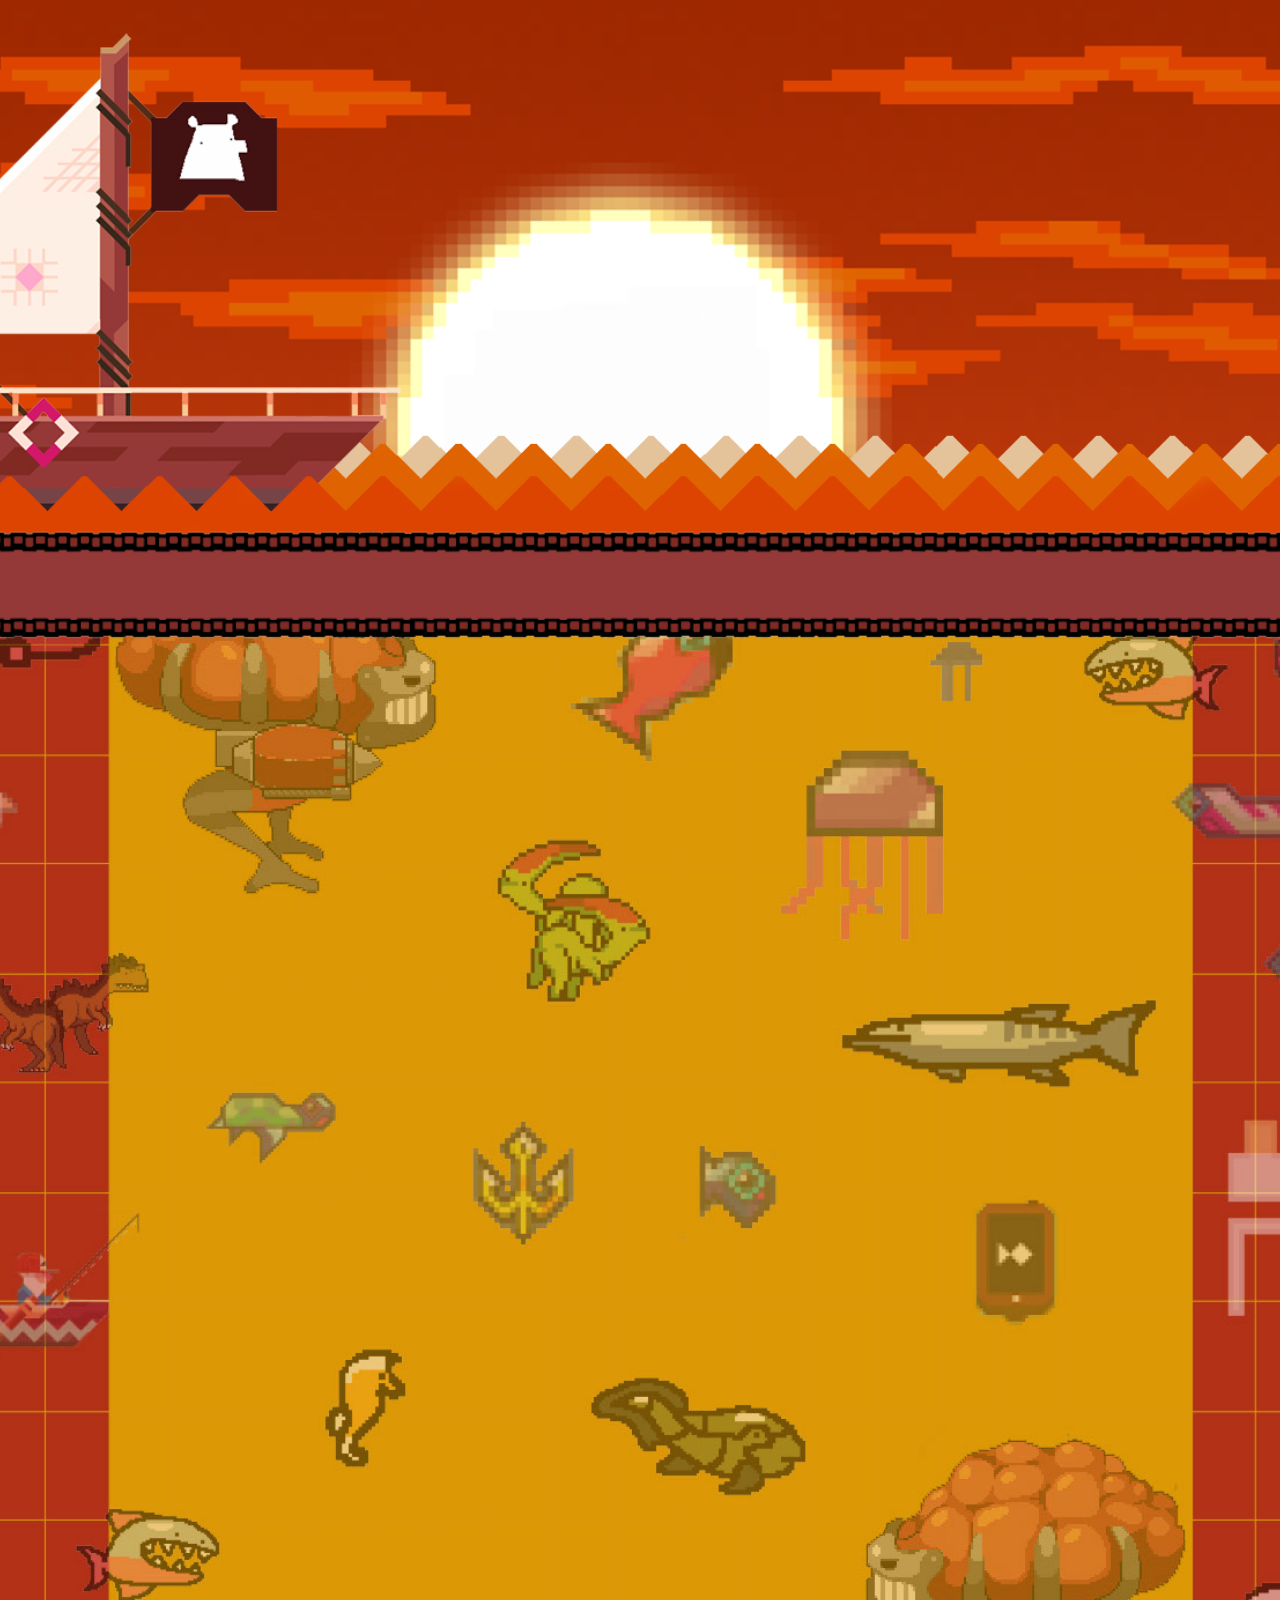
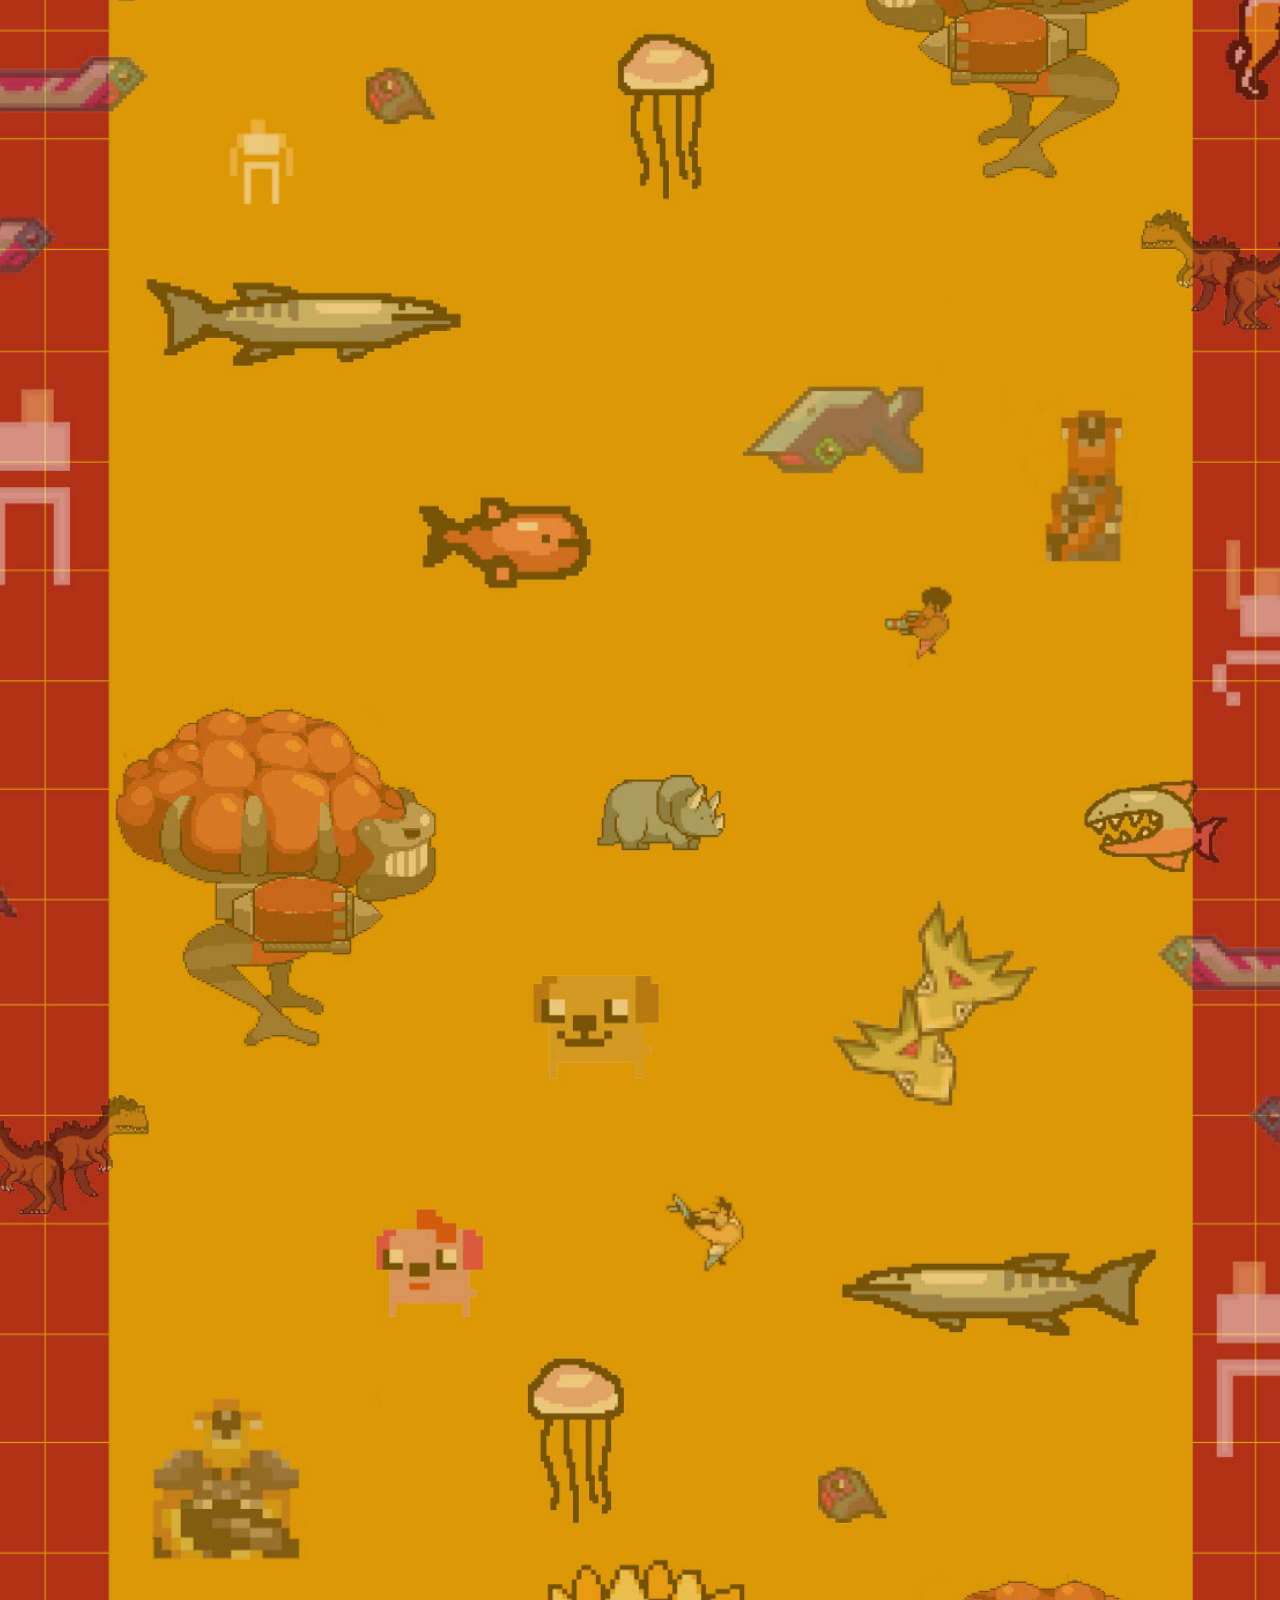
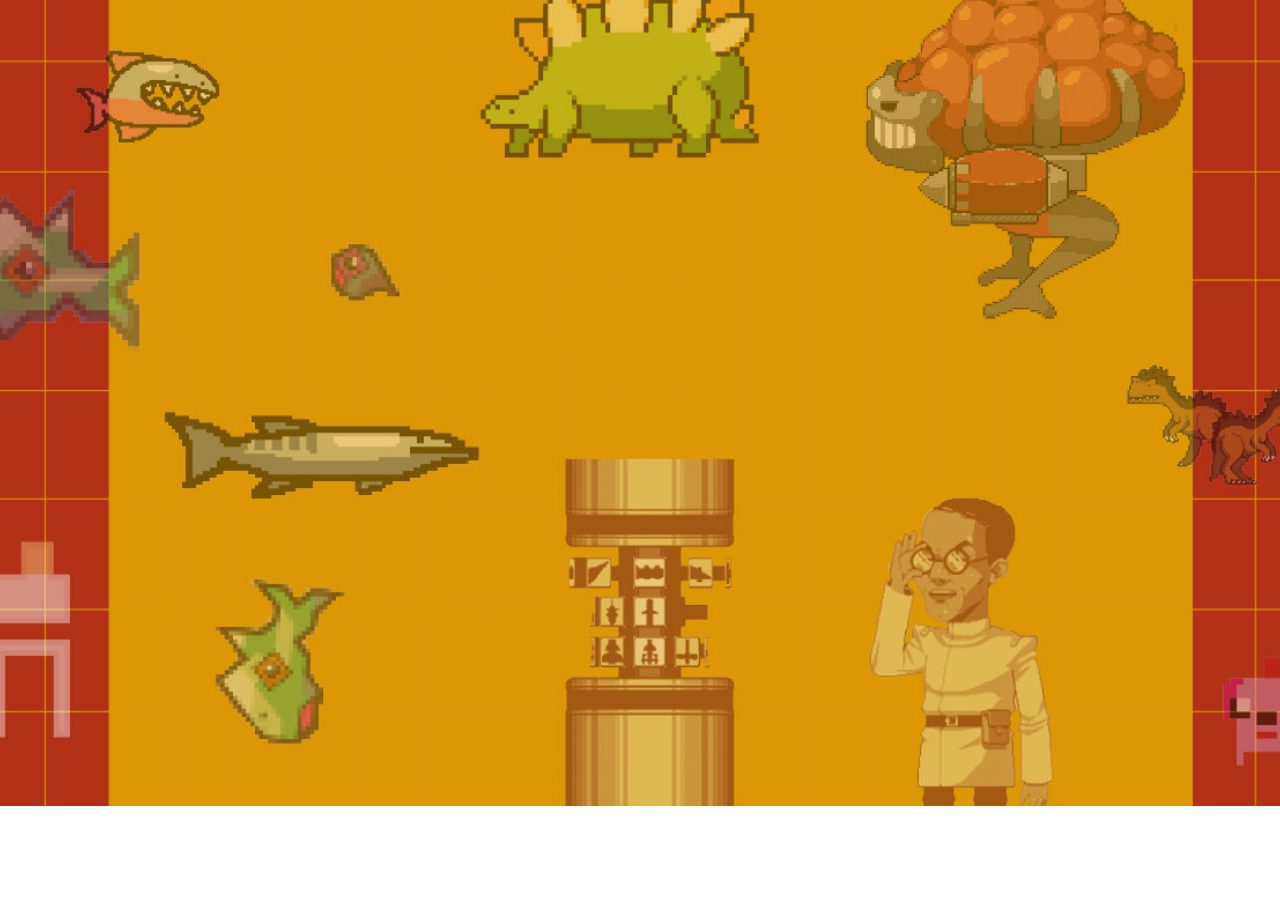
==== Disigns/index.html @ 9a2d8a7d "wireframe toegevoegd" ====
<!DOCTYPE html>
<html class="html" lang="nl-NL">
 <head>

  <script type="text/javascript">
   if(typeof Muse == "undefined") window.Muse = {}; window.Muse.assets = {"required":["jquery-1.8.3.min.js", "museutils.js", "jquery.scrolleffects.js", "jquery.watch.js", "index.css"], "outOfDate":[]};
</script>
  
  <meta http-equiv="Content-type" content="text/html;charset=UTF-8"/>
  <meta name="generator" content="2014.2.1.284"/>
  <title>Home</title>
  <!-- CSS -->
  <link rel="stylesheet" type="text/css" href="css/site_global.css?365011649"/>
  <link rel="stylesheet" type="text/css" href="css/index.css?423858606" id="pagesheet"/>
  <!-- Other scripts -->
  <script type="text/javascript">
   document.documentElement.className += ' js';
</script>
   </head>
 <body>

  <div class="clearfix" id="page"><!-- group -->
   <div class="clearfix grpelem" id="pu172"><!-- group -->
    <div class="clip_frame grpelem" id="u172"><!-- image -->
     <img class="block" id="u172_img" src="images/sunset.png" alt="" width="1480" height="3468"/>
    </div>
    <div class="clip_frame grpelem" id="u192"><!-- image -->
     <img class="block" id="u192_img" src="images/wave_licht.png" alt="" width="1480" height="3468"/>
    </div>
    <div class="clip_frame grpelem" id="u182"><!-- image -->
     <img class="block" id="u182_img" src="images/wave%20oranje.png" alt="" width="1480" height="3468"/>
    </div>
    <div class="clip_frame grpelem" id="u156"><!-- image -->
     <img class="block" id="u156_img" src="images/achtergrond.jpg" alt="" width="1480" height="3468"/>
    </div>
    <div class="clip_frame grpelem" id="u167"><!-- image -->
     <img class="block" id="u167_img" src="images/boot.png" alt="" width="1480" height="3468"/>
    </div>
    <div class="clip_frame grpelem" id="u187"><!-- image -->
     <img class="block" id="u187_img" src="images/wave_geel.png" alt="" width="1480" height="3468"/>
    </div>
    <div class="clip_frame grpelem" id="u162"><!-- image -->
     <img class="block" id="u162_img" src="images/balk_rood.png" alt="" width="1515" height="606"/>
    </div>
   </div>
   <div class="clip_frame mse_pre_init" id="u177"><!-- image -->
    <img class="block" id="u177_img" src="images/vlag.png" alt="" width="1480" height="3468"/>
   </div>
   <div class="verticalspacer"></div>
  </div>
  <!-- JS includes -->
  <script type="text/javascript">
   if (document.location.protocol != 'https:') document.write('\x3Cscript src="http://musecdn2.businesscatalyst.com/scripts/4.0/jquery-1.8.3.min.js" type="text/javascript">\x3C/script>');
</script>
  <script type="text/javascript">
   window.jQuery || document.write('\x3Cscript src="scripts/jquery-1.8.3.min.js" type="text/javascript">\x3C/script>');
</script>
  <script src="scripts/museutils.js?3777594392" type="text/javascript"></script>
  <script src="scripts/jquery.scrolleffects.js?117544926" type="text/javascript"></script>
  <script src="scripts/jquery.watch.js?4144919381" type="text/javascript"></script>
  <!-- Other scripts -->
  <script type="text/javascript">
   $(document).ready(function() { try {
(function(){var a={},b=function(a){if(a.match(/^rgb/))return a=a.replace(/\s+/g,"").match(/([\d\,]+)/gi)[0].split(","),(parseInt(a[0])<<16)+(parseInt(a[1])<<8)+parseInt(a[2]);if(a.match(/^\#/))return parseInt(a.substr(1),16);return 0};(function(){$('link[type="text/css"]').each(function(){var b=($(this).attr("href")||"").match(/\/?css\/([\w\-]+\.css)\?(\d+)/);b&&b[1]&&b[2]&&(a[b[1]]=b[2])})})();(function(){$("body").append('<div class="version" style="display:none; width:1px; height:1px;"></div>');
for(var c=$(".version"),d=0;d<Muse.assets.required.length;){var f=Muse.assets.required[d],g=f.match(/([\w\-\.]+)\.(\w+)$/),k=g&&g[1]?g[1]:null,g=g&&g[2]?g[2]:null;switch(g.toLowerCase()){case "css":k=k.replace(/\W/gi,"_").replace(/^([^a-z])/gi,"_$1");c.addClass(k);var g=b(c.css("color")),h=b(c.css("background-color"));g!=0||h!=0?(Muse.assets.required.splice(d,1),"undefined"!=typeof a[f]&&(g!=a[f]>>>24||h!=(a[f]&16777215))&&Muse.assets.outOfDate.push(f)):d++;c.removeClass(k);break;case "js":k.match(/^jquery-[\d\.]+/gi)&&
typeof $!="undefined"?Muse.assets.required.splice(d,1):d++;break;default:throw Error("Unsupported file type: "+g);}}c.remove();if(Muse.assets.outOfDate.length||Muse.assets.required.length)c="Sommige bestanden op de server ontbreken of zijn beschadigd. Wis de cache van de browser en probeer het opnieuw. Als het probleem zich blijft voordoen, kunt u het beste contact opnemen met de auteur van de website.",(d=location&&location.search&&location.search.match&&location.search.match(/muse_debug/gi))&&Muse.assets.outOfDate.length&&(c+="\nOut of date: "+Muse.assets.outOfDate.join(",")),d&&Muse.assets.required.length&&(c+="\nMissing: "+Muse.assets.required.join(",")),alert(c)})()})();/* body */
Muse.Utils.transformMarkupToFixBrowserProblemsPreInit();/* body */
Muse.Utils.prepHyperlinks(true);/* body */
$('#u177').registerPositionScrollEffect([{"in":[-Infinity,-14],"speed":[0,0]},{"in":[-14,Infinity],"speed":[0,-1.5]}]);/* scroll effect */
Muse.Utils.fullPage('#page');/* 100% height page */
Muse.Utils.showWidgetsWhenReady();/* body */
Muse.Utils.transformMarkupToFixBrowserProblems();/* body */
} catch(e) { if (e && 'function' == typeof e.notify) e.notify(); else Muse.Assert.fail('Error calling selector function:' + e); }});
</script>
   </body>
</html>
---- Disigns/css/site_global.css ----
html
{
	min-height: 100%;
	min-width: 100%;
	-ms-text-size-adjust: none;
}

body,div,dl,dt,dd,ul,ol,li,nav,h1,h2,h3,h4,h5,h6,pre,code,form,fieldset,legend,input,button,textarea,p,blockquote,th,td,a
{
	margin: 0;
	padding: 0;
	border-width: 0;
	-webkit-transform-origin: left top;
	-ms-transform-origin: left top;
	-o-transform-origin: left top;
	transform-origin: left top;
}

table
{
	border-collapse: collapse;
	border-spacing: 0;
}

fieldset,img
{
	border: 0;
	-webkit-transform-origin: left top;
	-ms-transform-origin: left top;
	-o-transform-origin: left top;
	transform-origin: left top;
}

address,caption,cite,code,dfn,em,strong,th,var,optgroup
{
	font-style: inherit;
	font-weight: inherit;
}

del,ins
{
	text-decoration: none;
}

li
{
	list-style: none;
}

caption,th
{
	text-align: left;
}

h1,h2,h3,h4,h5,h6
{
	font-size: 100%;
	font-weight: inherit;
}

input,button,textarea,select,optgroup,option
{
	font-family: inherit;
	font-size: inherit;
	font-style: inherit;
	font-weight: inherit;
}

body
{
	font-family: Arial, Helvetica Neue, Helvetica, sans-serif;
	text-align: left;
	font-size: 14px;
	line-height: 17px;
	word-wrap: break-word;
	text-rendering: optimizeLegibility;/* kerning, primarily */
}

@media screen and (-webkit-min-device-pixel-ratio:0)
{
	body { text-rendering:auto; }
}

a:link
{
	color: #0000FF;
	text-decoration: underline;
}

a:visited
{
	color: #800080;
	text-decoration: underline;
}

a:hover
{
	color: #0000FF;
	text-decoration: underline;
}

a:active
{
	color: #EE0000;
	text-decoration: underline;
}

a.nontext /* used to override default properties of 'a' tag */
{
	color: black;
	text-decoration: none;
	font-style: normal;
	font-weight: normal;
}

.normal_text
{
	color: #000000;
	direction: ltr;
	font-family: Arial, Helvetica Neue, Helvetica, sans-serif;
	font-size: 14px;
	font-style: normal;
	font-weight: normal;
	letter-spacing: 0px;
	line-height: 17px;
	text-align: left;
	text-decoration: none;
	text-indent: 0px;
	vertical-align: 0px;
	padding: 0px;
}

.list0 li:before
{
	position: absolute;
	right: 100%;
	letter-spacing: 0px;
	text-decoration: none;
	font-weight: normal;
	font-style: normal;
}

.rtl-list li:before
{
	right: auto;
	left: 100%;
}

.nls-None > li:before,.nls-None .list3 > li:before,.nls-None .list6 > li:before
{
	margin-right: 6px;
	content: '•';
}

.nls-None .list1 > li:before,.nls-None .list4 > li:before,.nls-None .list7 > li:before
{
	margin-right: 6px;
	content: '○';
}

.nls-None,.nls-None .list1,.nls-None .list2,.nls-None .list3,.nls-None .list4,.nls-None .list5,.nls-None .list6,.nls-None .list7,.nls-None .list8
{
	padding-left: 34px;
}

.nls-None.rtl-list,.nls-None .list1.rtl-list,.nls-None .list2.rtl-list,.nls-None .list3.rtl-list,.nls-None .list4.rtl-list,.nls-None .list5.rtl-list,.nls-None .list6.rtl-list,.nls-None .list7.rtl-list,.nls-None .list8.rtl-list
{
	padding-left: 0px;
	padding-right: 34px;
}

.nls-None .list2 > li:before,.nls-None .list5 > li:before,.nls-None .list8 > li:before
{
	margin-right: 6px;
	content: '-';
}

.nls-None.rtl-list > li:before,.nls-None .list1.rtl-list > li:before,.nls-None .list2.rtl-list > li:before,.nls-None .list3.rtl-list > li:before,.nls-None .list4.rtl-list > li:before,.nls-None .list5.rtl-list > li:before,.nls-None .list6.rtl-list > li:before,.nls-None .list7.rtl-list > li:before,.nls-None .list8.rtl-list > li:before
{
	margin-right: 0px;
	margin-left: 6px;
}

.TabbedPanelsTab
{
	white-space: nowrap;
}

.MenuBar  .MenuBarView,.MenuBar  .SubMenuView /* Resets for ul and li in menus */
{
	display: block;
	list-style: none;
}

.MenuBar .SubMenu
{
	display: none;
	position: absolute;
}

.NoWrap
{
	white-space: nowrap;
	word-wrap: normal;
}

.rootelem /* the root of the artwork tree */
{
	margin-left: auto;
	margin-right: auto;
}

.colelem /* a child element of a column */
{
	display: inline;
	float: left;
	clear: both;
}

.colelem100 /* a child element of a column that is 100% width */
{
	clear: both;
}

.grpelem /* a child element of a group */
{
	display: inline;
	float: left;
}

.clearfix:after /* force a container to fit around floated items */
{
	content: "\0020";
	visibility: hidden;
	display: block;
	height: 0;
	clear: both;
}

*:first-child+html .clearfix /* IE7 */
{
	zoom: 1;
}

.clip_frame /* used to clip the contents as in the case of an image frame */
{
	overflow: hidden;
}

.inclusion_context /* context for positioning a group of elements that share the same height */
{
	display: table;
	table-layout: fixed;
	width: 0.01px;
}

.inclelem /* element of an inclusion context */
{
	display: table-cell;
	vertical-align: top;
}

.f3s_mid /* 3-slice frame, middle slice */
{
	background-repeat: repeat;
}

.f3s_top,.f3s_bot /* 3-slice frame, top slice */
{
	background-repeat: no-repeat;
}

.f9s_top_left,.f9s_bot_left /* 9-slice frame, left corner slice */
{
	background-repeat: no-repeat;
	background-position: left;
}

.f9s_top_right,.f9s_bot_right /* 9-slice frame, right corner slice */
{
	background-repeat: no-repeat;
	background-position: right;
}

.f9s_top_mid,.f9s_bot_mid /* 9-slice frame, top/bottom horizontal slice */
{
	background-repeat: repeat-x;
	background-position: 0px 0px;
}

.f9s_mid_left /* 9-slice frame, left vertical slice */
{
	background-repeat: repeat-y;
	background-position: left;
}

.f9s_mid_right /* 9-slice frame, right vertical slice */
{
	background-repeat: repeat-y;
	background-position: right;
}

.f9s_center /* 9-slice frame, center slice */
{
	background-repeat: repeat;
	background-position: 0px 0px;
}

.popup_anchor /* anchors an abspos popup */
{
	position: relative;
	width: 0px;
	height: 0px;
}

.popup_element
{
	z-index: 100000;
}

.svg
{
	display: block;
	vertical-align: top;
}

span.wrap /* used to force wrap after floated array when nested inside a paragraph */
{
	content: '';
	clear: left;
	display: block;
}

span.actAsInlineDiv /* used to simulate a DIV with inline display when already nested inside a paragraph */
{
	display: inline-block;
}

.position_content,.excludeFromNormalFlow /* used when child content is larger than parent */
{
	float: left;
}

.preload_images /* used to preload images used in non-default states */
{
	position: absolute;
	overflow: hidden;
	left: -9999px;
	top: -9999px;
	height: 1px;
	width: 1px;
}

preload /* used to specifiy the dimension of preload item */
{
	height: 1px;
	width: 1px;
}

.animateStates
{
	-webkit-transition: 0.3s ease-in-out;
	-moz-transition: 0.3s ease-in-out;
	-o-transition: 0.3s ease-in-out;
	transition: 0.3s ease-in-out;
}

input:focus,textarea:focus /* remove default focussed input styling */
{
	outline: none;
}

textarea
{
	resize: none;
	overflow: auto;
}

.fld-prompt /* form placeholders cursor behavior */
{
	pointer-events: none;
}

.wrapped-input /* form inputs & placeholders let div styling show thru */
{
	position: absolute;
	top: 0;
	left: 0;
	background: transparent;
	border: none;
}

.submit-btn /* form submit buttons on top of sibling elements */
{
	z-index: 50000;
	cursor: pointer;
}

.anchor_item /* used to specify anchor properties */
{
	width: 22px;
	height: 18px;
}

.MenuBar .SubMenuVisible,.MenuBarVertical .SubMenuVisible,.MenuBar .SubMenu .SubMenuVisible,.popup_element.Active,span.actAsPara,.actAsDiv,a.nonblock.nontext,img.block
{
	display: block;
}

.ose_ei
{
	visibility: hidden;
	z-index: 0;
}

.widget_invisible,.js .invi,.js .mse_pre_init,.js .an_invi /* used to hide the widget before loaded */
{
	visibility: hidden;
}

.no_vert_scroll
{
	overflow-y: hidden;
}

.always_vert_scroll
{
	overflow-y: scroll;
}

.always_horz_scroll
{
	overflow-x: scroll;
}

.popup_element.Inactive,.js .disn,.hidden
{
	display: none;
}

.fullscreen
{
	overflow: hidden;
	left: 0px;
	top: 0px;
	position: fixed;
	height: 100%;
	width: 100%;
	-moz-box-sizing: border-box;
	-webkit-box-sizing: border-box;
	-ms-box-sizing: border-box;
	box-sizing: border-box;
}

.fullwidth
{
	position: absolute;
}

.borderbox
{
	-moz-box-sizing: border-box;
	-webkit-box-sizing: border-box;
	-ms-box-sizing: border-box;
	box-sizing: border-box;
}

.scroll_wrapper
{
	position: absolute;
	overflow: auto;
	left: 0px;
	right: 0px;
	top: 0px;
	bottom: 0px;
	padding-top: 0px;
	padding-bottom: 0px;
	margin-top: 0px;
	margin-bottom: 0px;
}

.browser_width > *
{
	position: absolute;
	left: 0px;
	right: 0px;
}

.list0 li,.MenuBar .MenuItemContainer,.SlideShowContentPanel .fullscreen img
{
	position: relative;
}

.accordion_wrapper
{
	display: inline;
	float: left;
	width: 0px;
}

.fld-checkbox input[type=checkbox] /* Hide native checkbox */
{
	position: absolute;
	overflow: hidden;
	clip: rect(0px, 0px, 0px, 0px);
	height: 1px;
	width: 1px;
	margin: -1px;
	padding: 0;
	border: 0;
}

.fld-checkbox input[type=checkbox] + label
{
	display: inline-block;
	background-repeat: no-repeat;
	cursor: pointer;
	float: left;
	width: 100%;
	height: 100%;
}

.pointer_cursor,.fld-recaptcha-mode,.fld-recaptcha-refresh,.fld-recaptcha-help
{
	cursor: pointer;
}
---- Disigns/css/index.css ----
.version.index /* version checker */
{
	color: #000019;
	background-color: #4391AE;
}

.html
{
	background-color: #FFFFFF;
}

#page
{
	z-index: 1;
	width: 1280px;
	min-height: 2938px;
	background-image: none;
	border-style: none;
	border-color: #000000;
	background-color: transparent;
	padding-bottom: 62px;
	margin-left: auto;
	margin-right: auto;
}

#pu172
{
	width: 0.01px;
	margin-right: -10000px;
	margin-top: -36px;
	margin-left: -118px;
}

#u172
{
	z-index: 2;
	width: 1480px;
	background-color: transparent;
	position: relative;
	margin-right: -10000px;
	left: 18px;
}

#u192
{
	z-index: 4;
	width: 1480px;
	background-color: transparent;
	position: relative;
	margin-right: -10000px;
	left: 18px;
}

#u182
{
	z-index: 6;
	width: 1480px;
	background-color: transparent;
	position: relative;
	margin-right: -10000px;
	left: 18px;
}

#u156
{
	z-index: 10;
	width: 1480px;
	background-color: transparent;
	position: relative;
	margin-right: -10000px;
	margin-top: 538px;
	left: 18px;
}

#u167
{
	z-index: 12;
	width: 1480px;
	background-color: transparent;
	position: relative;
	margin-right: -10000px;
	left: 18px;
}

#u187
{
	z-index: 14;
	width: 1480px;
	background-color: transparent;
	position: relative;
	margin-right: -10000px;
	left: 18px;
}

#u162
{
	z-index: 16;
	width: 1515px;
	background-color: transparent;
	position: relative;
	margin-right: -10000px;
	margin-top: 180px;
}

#u177
{
	z-index: 8;
	width: 1480px;
	background-color: transparent;
	position: fixed;
	top: -36px;
	left: -100px;
}

body
{
	position: relative;
	min-width: 1280px;
	padding-top: 36px;
	padding-bottom: 36px;
}

#page .verticalspacer
{
	clear: both;
}
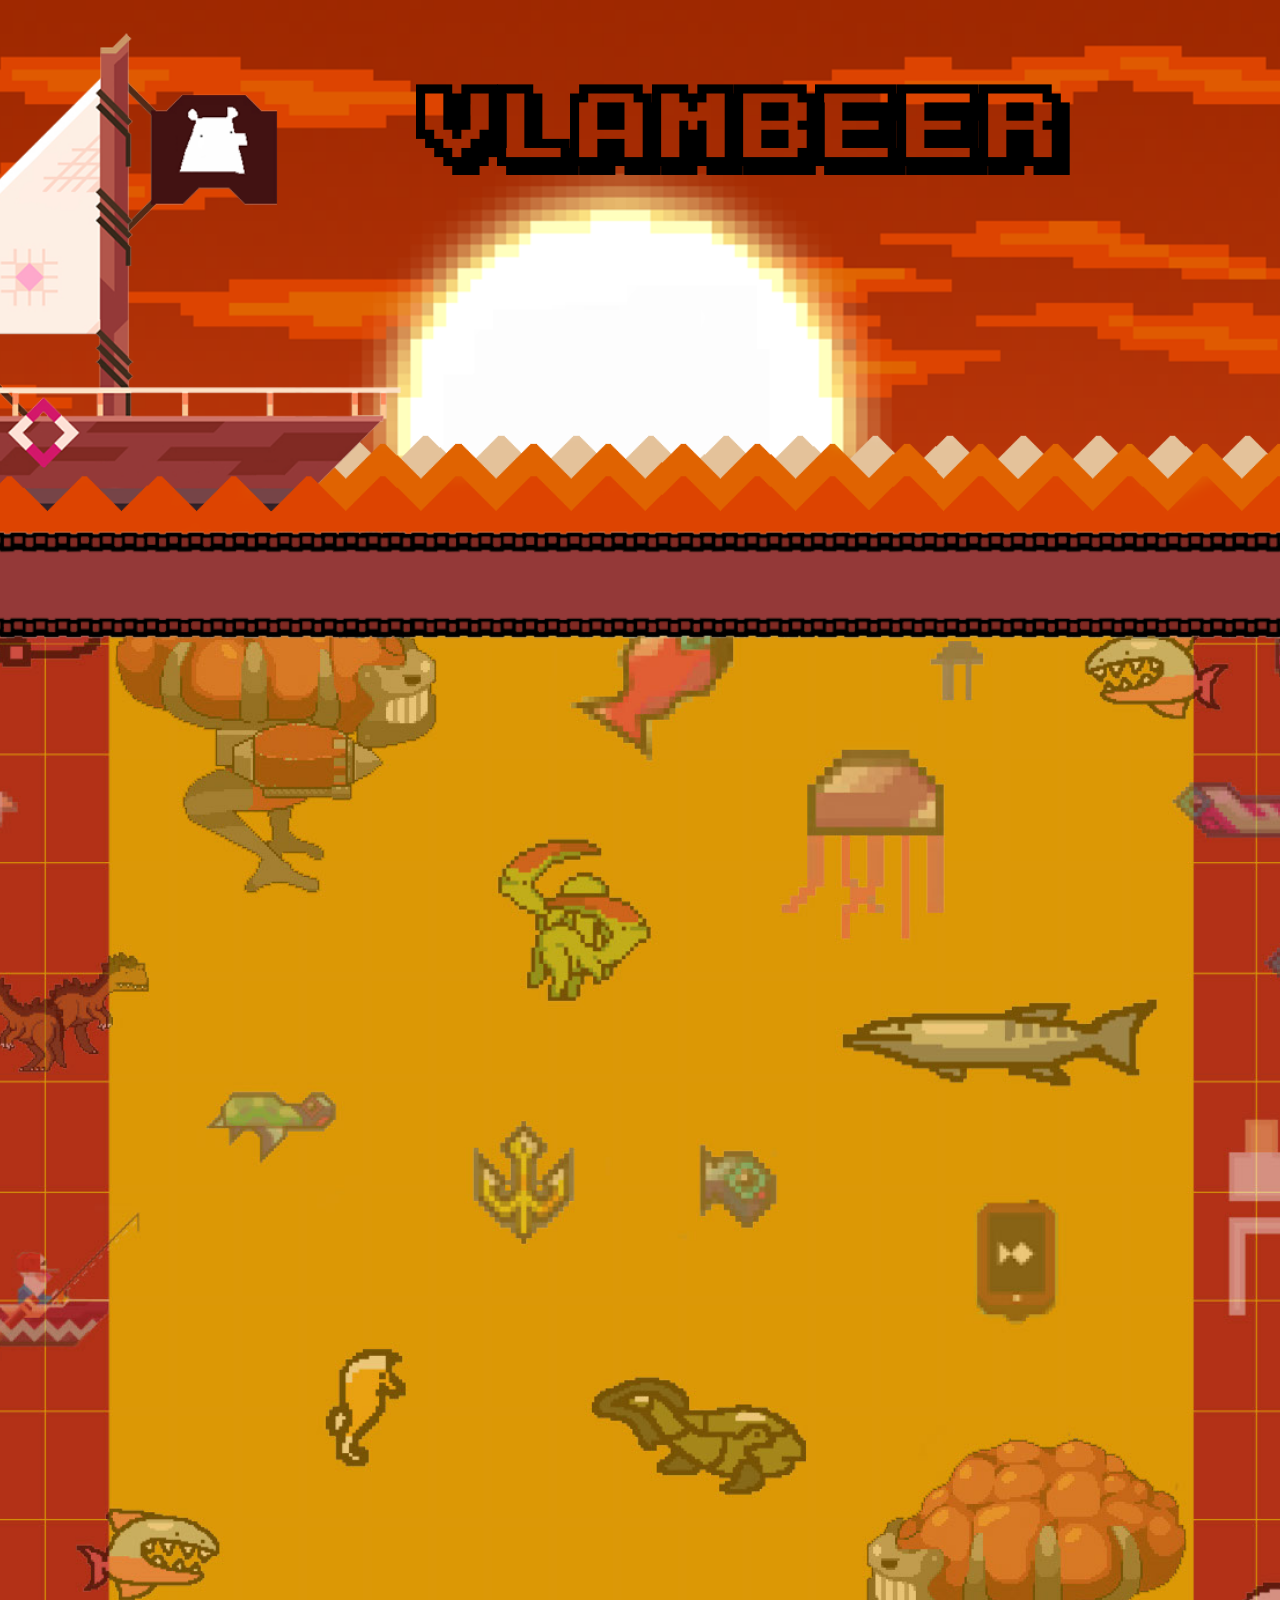
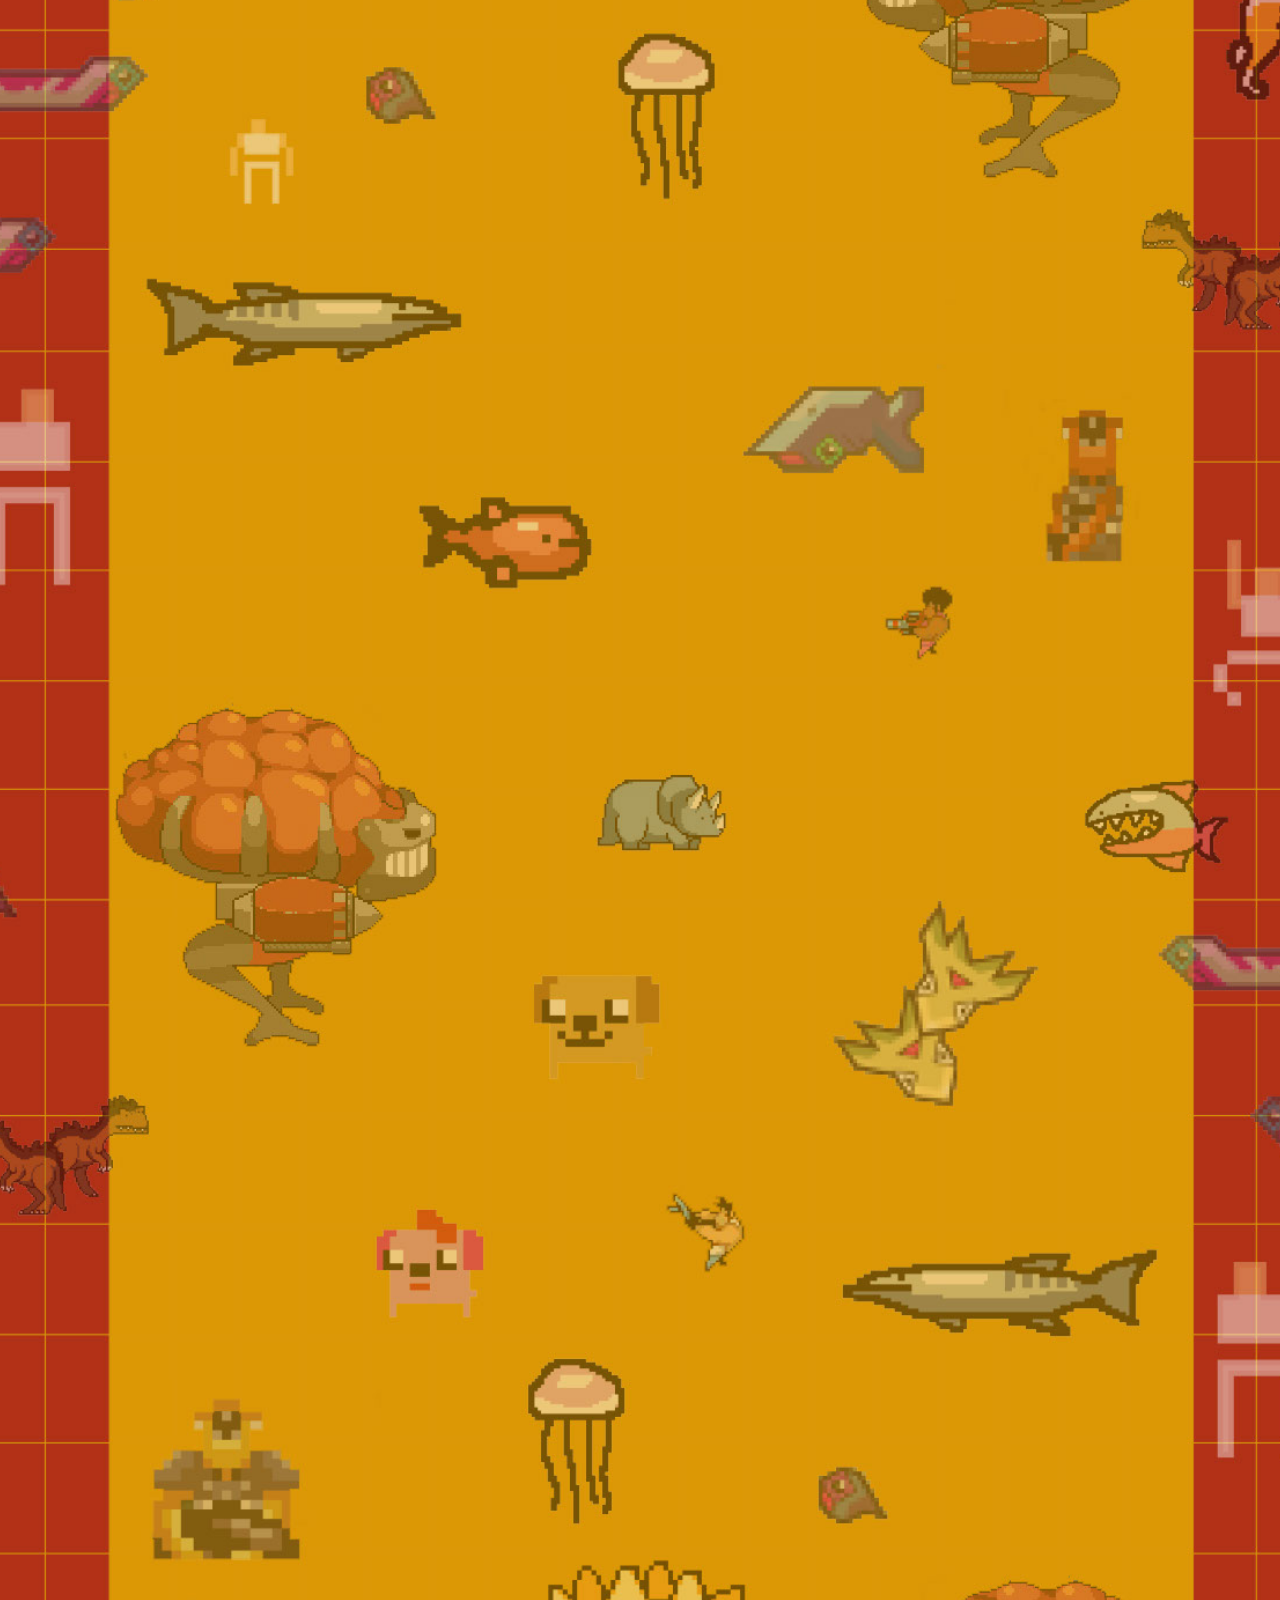
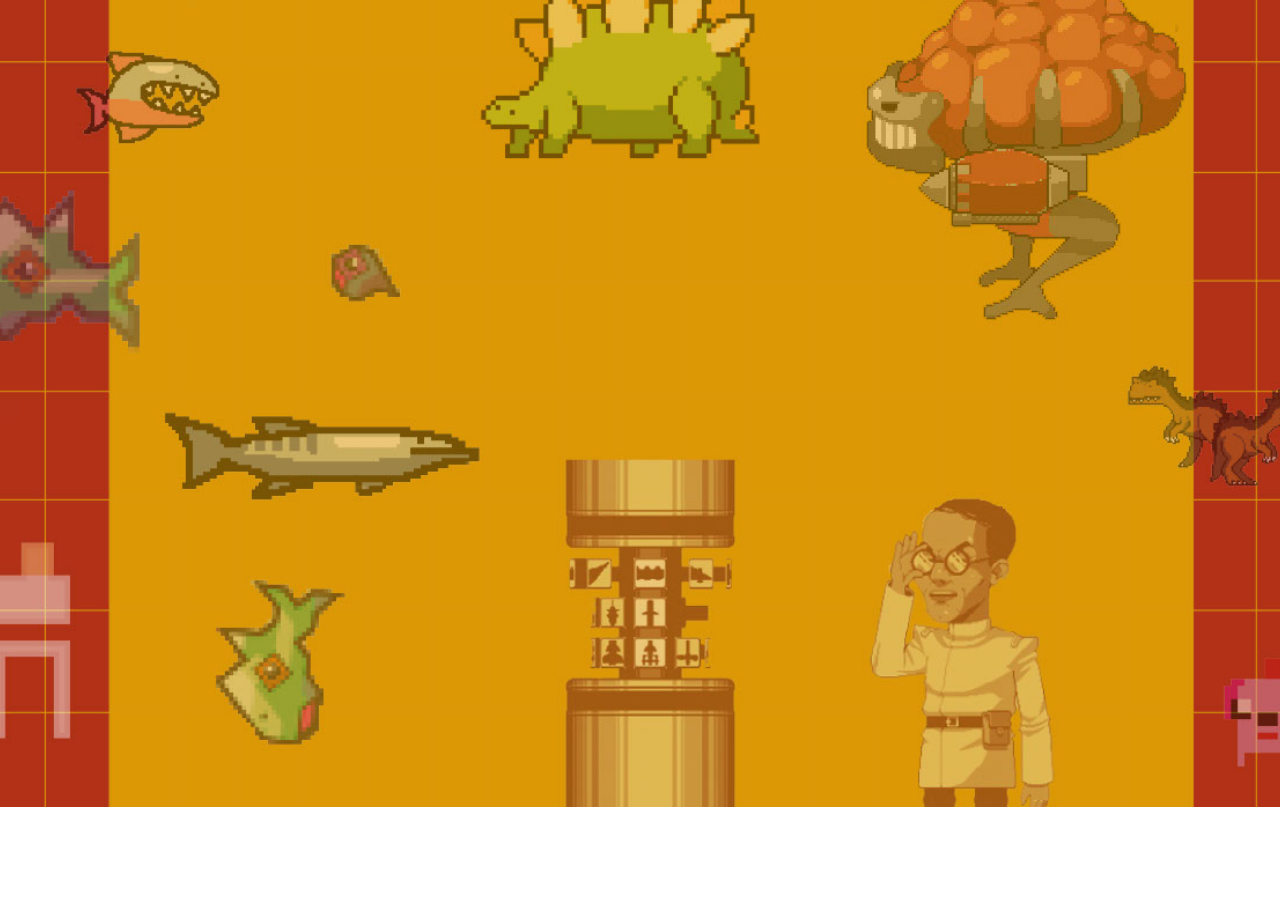
==== commit 797d46b5: "index.html wireframe" ====
--- a/Disigns/index.html
+++ b/Disigns/index.html
@@ -11,7 +11,7 @@
   <title>Home</title>
   <!-- CSS -->
   <link rel="stylesheet" type="text/css" href="css/site_global.css?365011649"/>
-  <link rel="stylesheet" type="text/css" href="css/index.css?423858606" id="pagesheet"/>
+  <link rel="stylesheet" type="text/css" href="css/index.css?377538972" id="pagesheet"/>
   <!-- Other scripts -->
   <script type="text/javascript">
    document.documentElement.className += ' js';
@@ -31,7 +31,7 @@
      <img class="block" id="u182_img" src="images/wave%20oranje.png" alt="" width="1480" height="3468"/>
     </div>
     <div class="clip_frame grpelem" id="u156"><!-- image -->
-     <img class="block" id="u156_img" src="images/achtergrond.jpg" alt="" width="1480" height="3468"/>
+     <img class="block" id="u156_img" src="images/achtergrond.jpg" alt="" width="1481" height="3470"/>
     </div>
     <div class="clip_frame grpelem" id="u167"><!-- image -->
      <img class="block" id="u167_img" src="images/boot.png" alt="" width="1480" height="3468"/>
@@ -43,8 +43,11 @@
      <img class="block" id="u162_img" src="images/balk_rood.png" alt="" width="1515" height="606"/>
     </div>
    </div>
-   <div class="clip_frame mse_pre_init" id="u177"><!-- image -->
-    <img class="block" id="u177_img" src="images/vlag.png" alt="" width="1480" height="3468"/>
+   <div class="clearfix grpelem" id="pu177"><!-- group -->
+    <div class="clip_frame mse_pre_init" id="u177"><!-- image -->
+     <img class="block" id="u177_img" src="images/vlag.png" alt="" width="1480" height="3468"/>
+    </div>
+    <img class="mse_pre_init" id="u225-4" alt="VLAMBEER" width="667" height="117" src="images/u225-4.png"/><!-- rasterized frame -->
    </div>
    <div class="verticalspacer"></div>
   </div>
@@ -67,7 +70,8 @@
 /* body */
 Muse.Utils.transformMarkupToFixBrowserProblemsPreInit();/* body */
 Muse.Utils.prepHyperlinks(true);/* body */
-$('#u177').registerPositionScrollEffect([{"in":[-Infinity,-14],"speed":[0,0]},{"in":[-14,Infinity],"speed":[0,-1.5]}]);/* scroll effect */
+$('#u177').registerPositionScrollEffect([{"in":[-Infinity,-14],"speed":[0,0]},{"in":[-14,Infinity],"speed":[0,-1]}]);/* scroll effect */
+$('#u225-4').registerPositionScrollEffect([{"in":[-Infinity,-14],"speed":[0,0]},{"in":[-14,Infinity],"speed":[0,-0.5]}]);/* scroll effect */
 Muse.Utils.fullPage('#page');/* 100% height page */
 Muse.Utils.showWidgetsWhenReady();/* body */
 Muse.Utils.transformMarkupToFixBrowserProblems();/* body */
--- a/Disigns/css/index.css
+++ b/Disigns/css/index.css
@@ -1,7 +1,7 @@
 .version.index /* version checker */
 {
-	color: #000019;
-	background-color: #4391AE;
+	color: #000016;
+	background-color: #80C99C;
 }
 
 .html
@@ -63,18 +63,18 @@
 
 #u156
 {
-	z-index: 10;
-	width: 1480px;
+	z-index: 14;
+	width: 1481px;
 	background-color: transparent;
 	position: relative;
 	margin-right: -10000px;
-	margin-top: 538px;
+	margin-top: 537px;
 	left: 18px;
 }
 
 #u167
 {
-	z-index: 12;
+	z-index: 16;
 	width: 1480px;
 	background-color: transparent;
 	position: relative;
@@ -84,7 +84,7 @@
 
 #u187
 {
-	z-index: 14;
+	z-index: 18;
 	width: 1480px;
 	background-color: transparent;
 	position: relative;
@@ -94,12 +94,21 @@
 
 #u162
 {
-	z-index: 16;
+	z-index: 20;
 	width: 1515px;
 	background-color: transparent;
 	position: relative;
 	margin-right: -10000px;
 	margin-top: 180px;
+}
+
+#pu177
+{
+	width: 0.01px;
+	padding-bottom: 3468px;
+	margin-right: -10000px;
+	margin-top: -36px;
+	margin-left: -100px;
 }
 
 #u177
@@ -110,6 +119,16 @@
 	position: fixed;
 	top: -36px;
 	left: -100px;
+}
+
+#u225-4
+{
+	z-index: 10;
+	display: block;
+	vertical-align: top;
+	position: fixed;
+	top: 20px;
+	left: 416px;
 }
 
 body
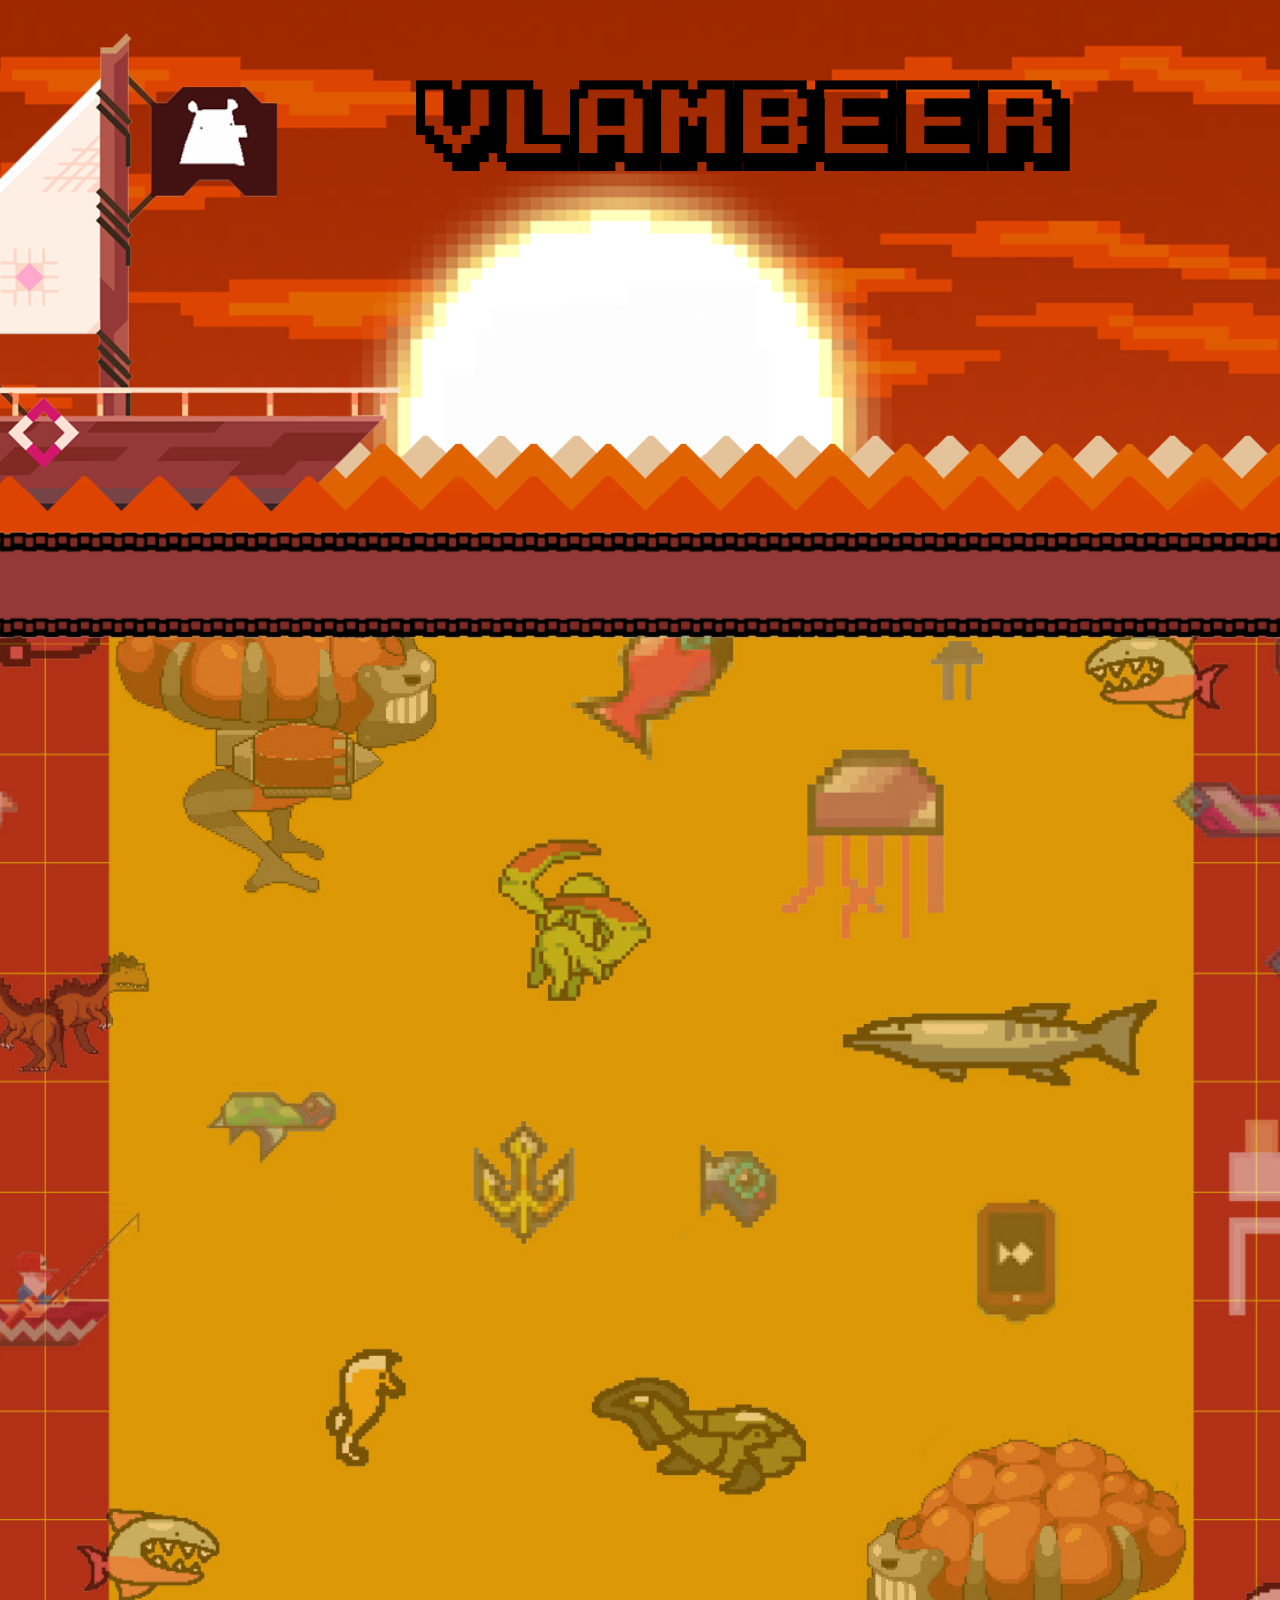
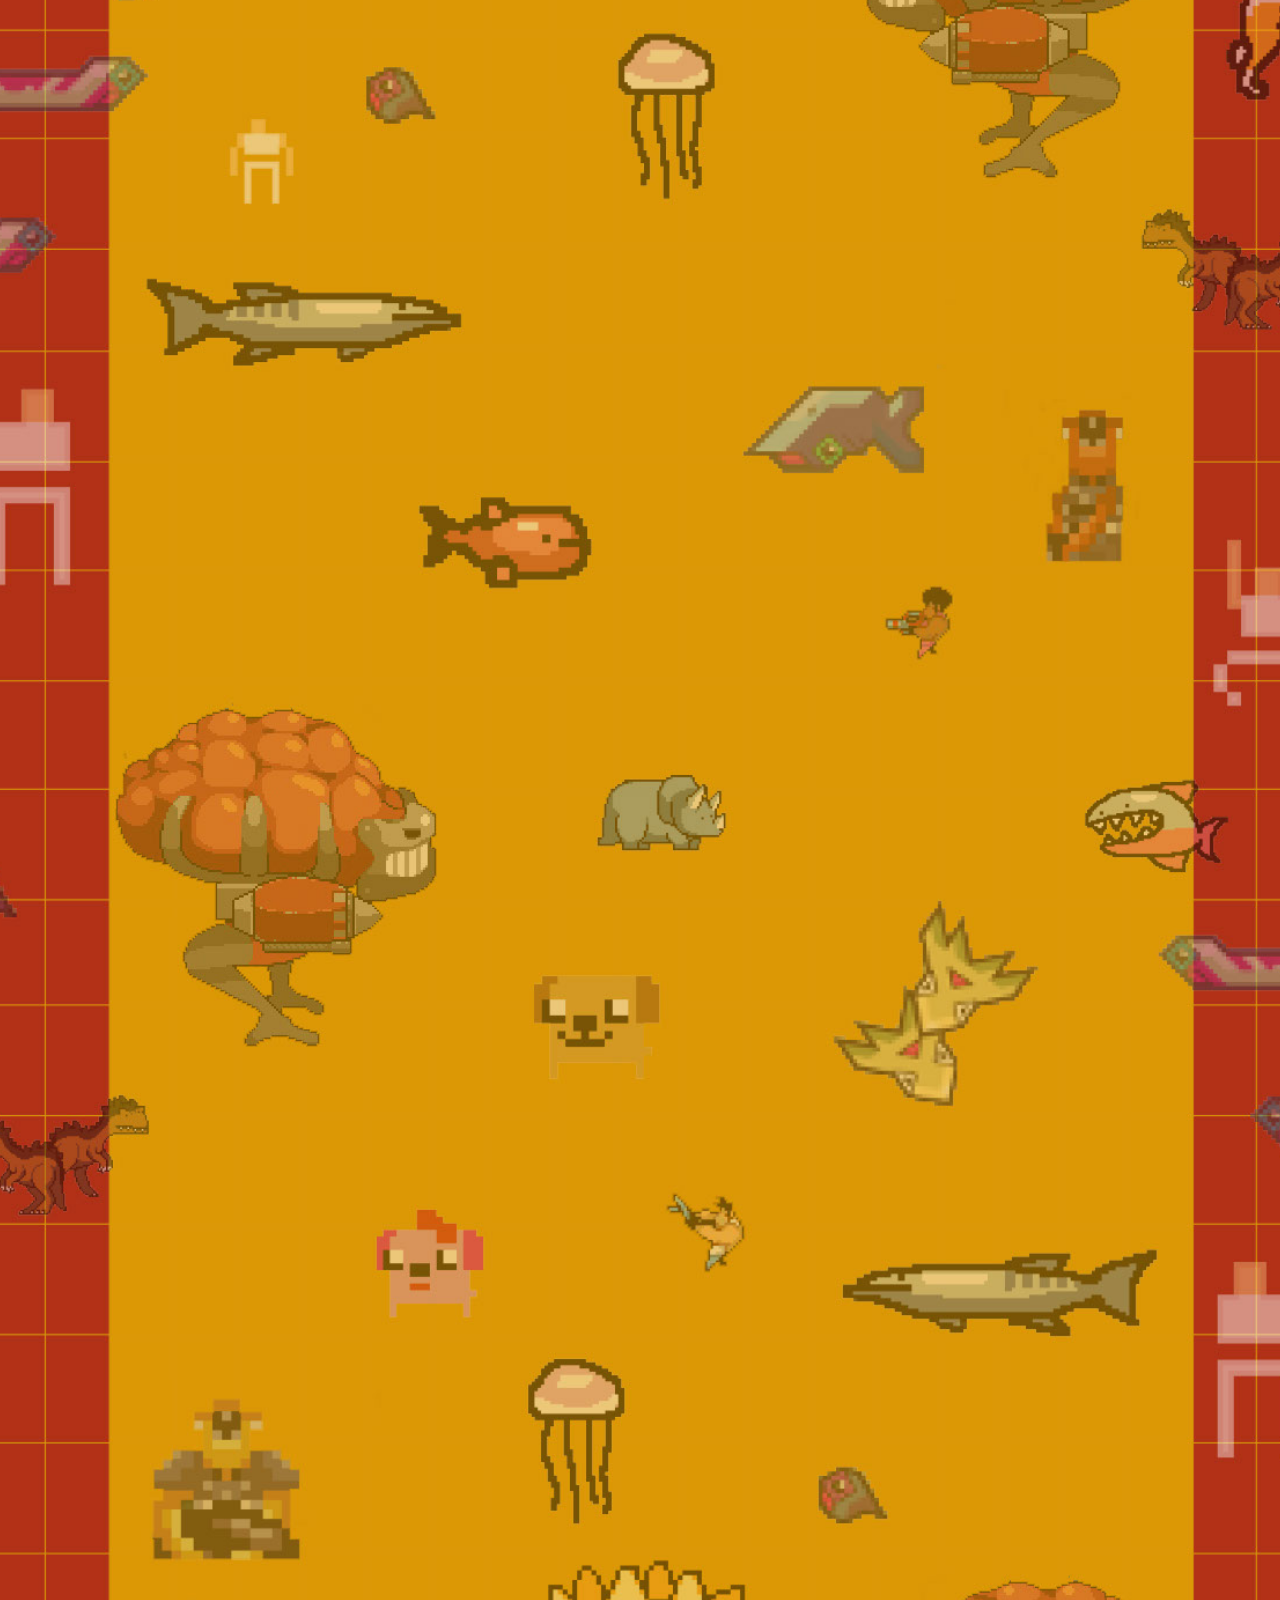
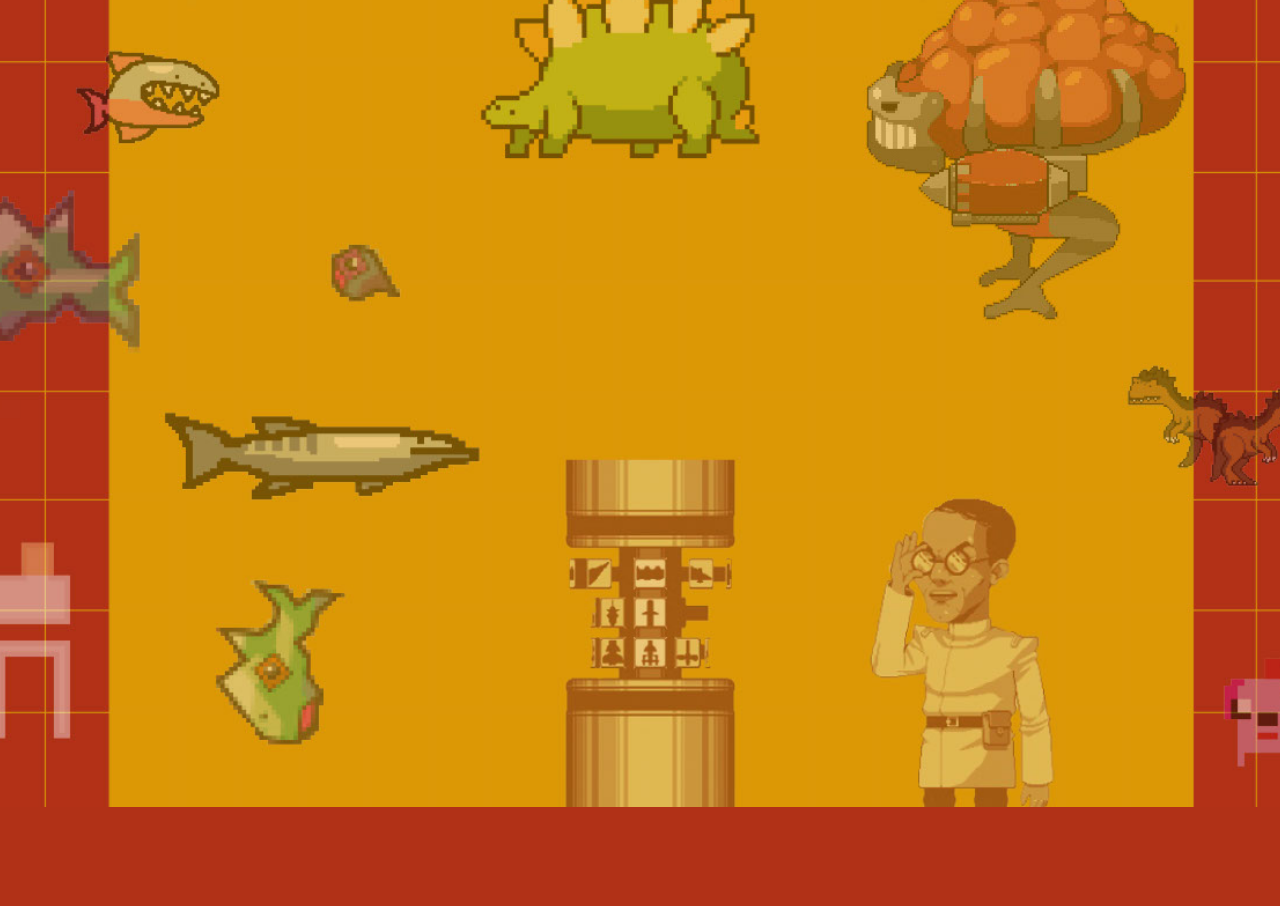
==== commit 013beaee: "index edit" ====
--- a/Disigns/index.html
+++ b/Disigns/index.html
@@ -11,7 +11,7 @@
   <title>Home</title>
   <!-- CSS -->
   <link rel="stylesheet" type="text/css" href="css/site_global.css?365011649"/>
-  <link rel="stylesheet" type="text/css" href="css/index.css?377538972" id="pagesheet"/>
+  <link rel="stylesheet" type="text/css" href="css/index.css?481484146" id="pagesheet"/>
   <!-- Other scripts -->
   <script type="text/javascript">
    document.documentElement.className += ' js';
@@ -70,8 +70,8 @@
 /* body */
 Muse.Utils.transformMarkupToFixBrowserProblemsPreInit();/* body */
 Muse.Utils.prepHyperlinks(true);/* body */
-$('#u177').registerPositionScrollEffect([{"in":[-Infinity,-14],"speed":[0,0]},{"in":[-14,Infinity],"speed":[0,-1]}]);/* scroll effect */
-$('#u225-4').registerPositionScrollEffect([{"in":[-Infinity,-14],"speed":[0,0]},{"in":[-14,Infinity],"speed":[0,-0.5]}]);/* scroll effect */
+$('#u177').registerPositionScrollEffect([{"in":[-Infinity,-14],"speed":[0,0]},{"in":[-14,Infinity],"speed":[0,-0.4]}]);/* scroll effect */
+$('#u225-4').registerPositionScrollEffect([{"in":[-Infinity,-14],"speed":[0,0]},{"in":[-14,Infinity],"speed":[0,-0.2]}]);/* scroll effect */
 Muse.Utils.fullPage('#page');/* 100% height page */
 Muse.Utils.showWidgetsWhenReady();/* body */
 Muse.Utils.transformMarkupToFixBrowserProblems();/* body */
--- a/Disigns/css/index.css
+++ b/Disigns/css/index.css
@@ -1,12 +1,12 @@
 .version.index /* version checker */
 {
-	color: #000016;
-	background-color: #80C99C;
+	color: #00001C;
+	background-color: #B2DD72;
 }
 
 .html
 {
-	background-color: #FFFFFF;
+	background-color: #B13117;
 }
 
 #page
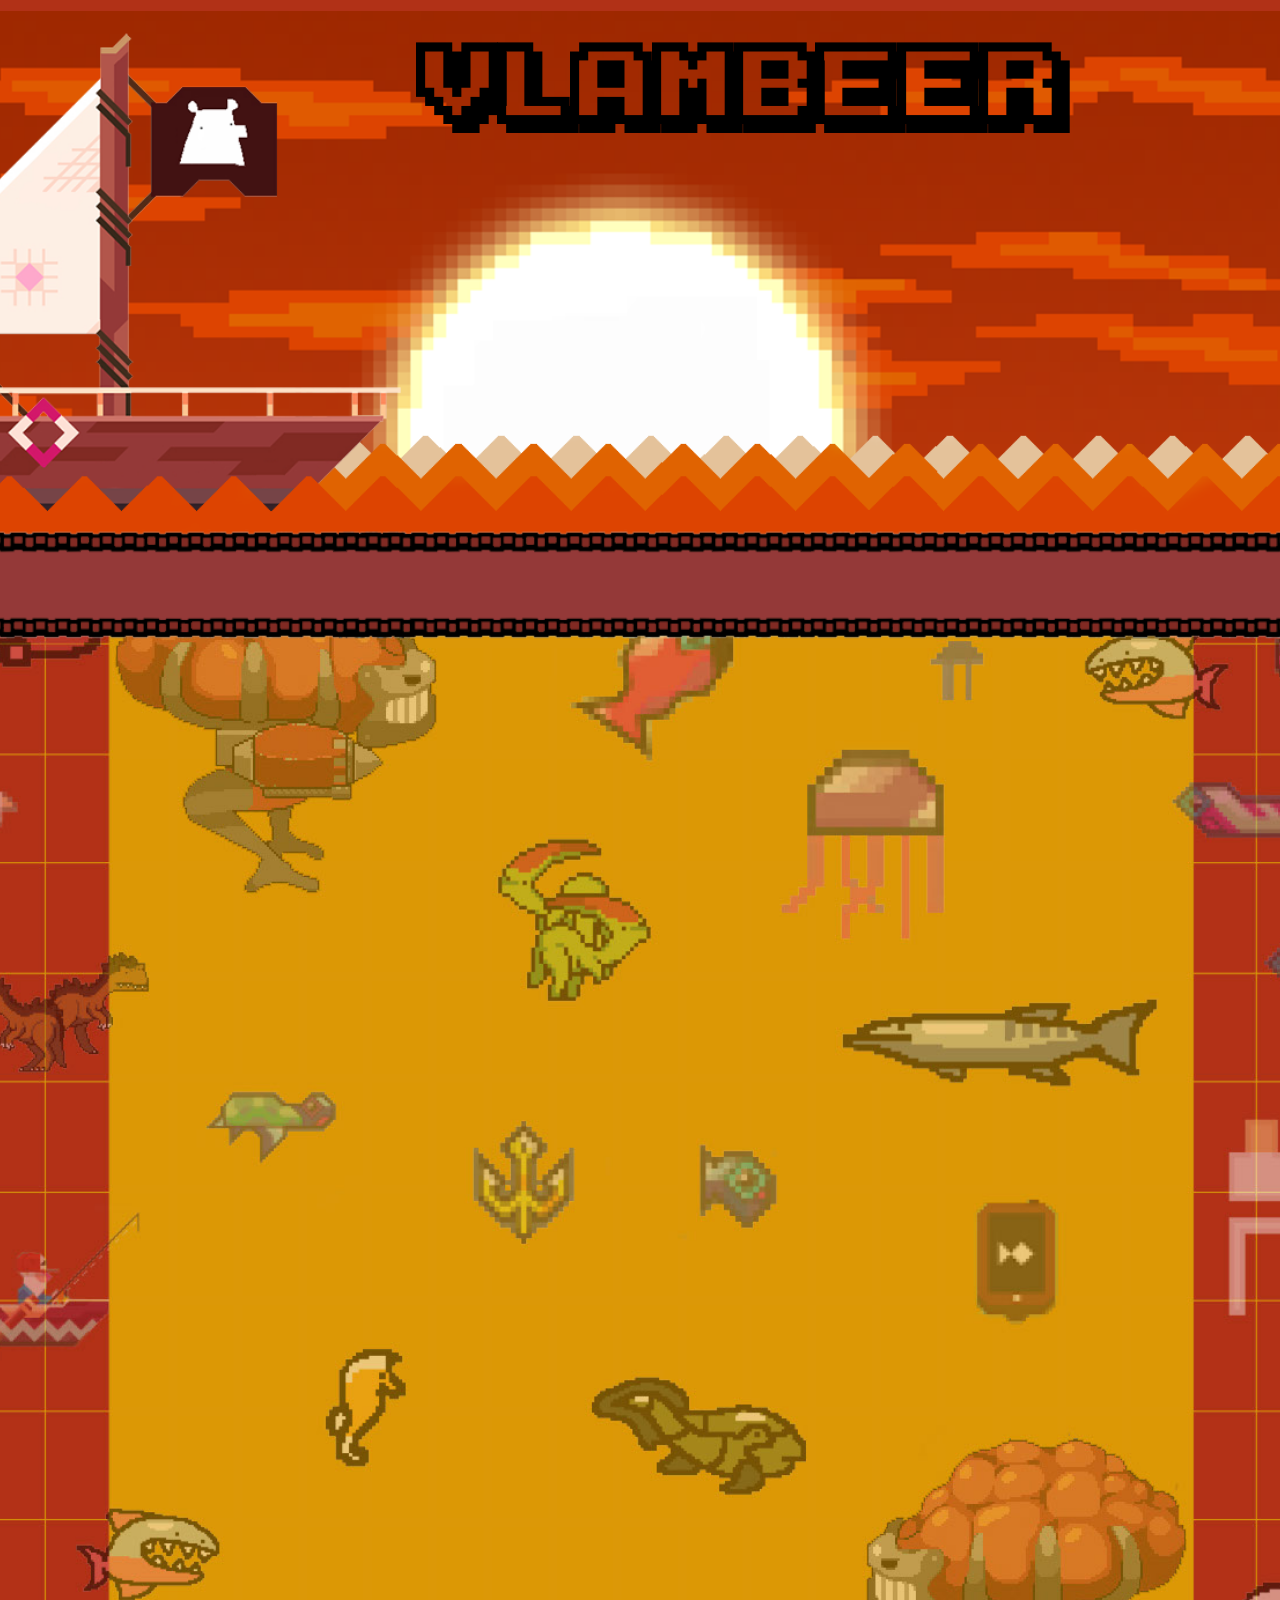
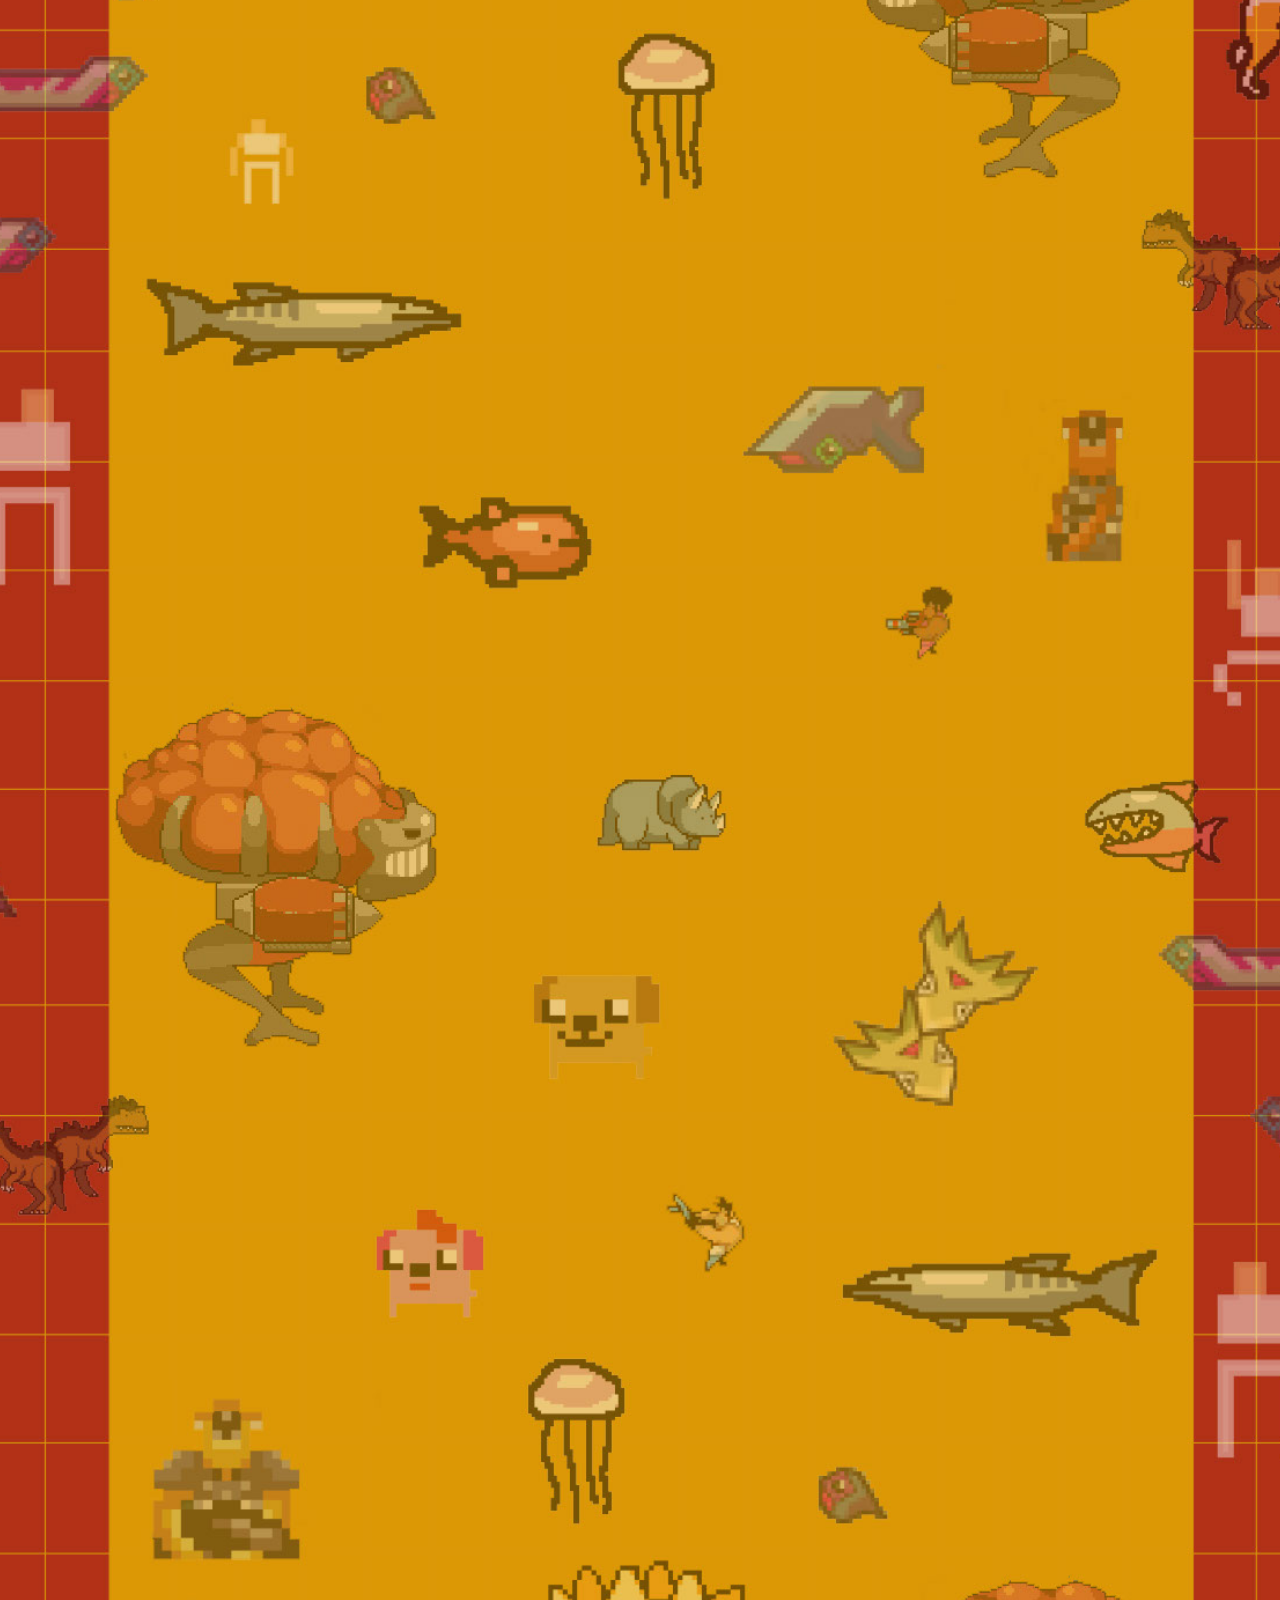
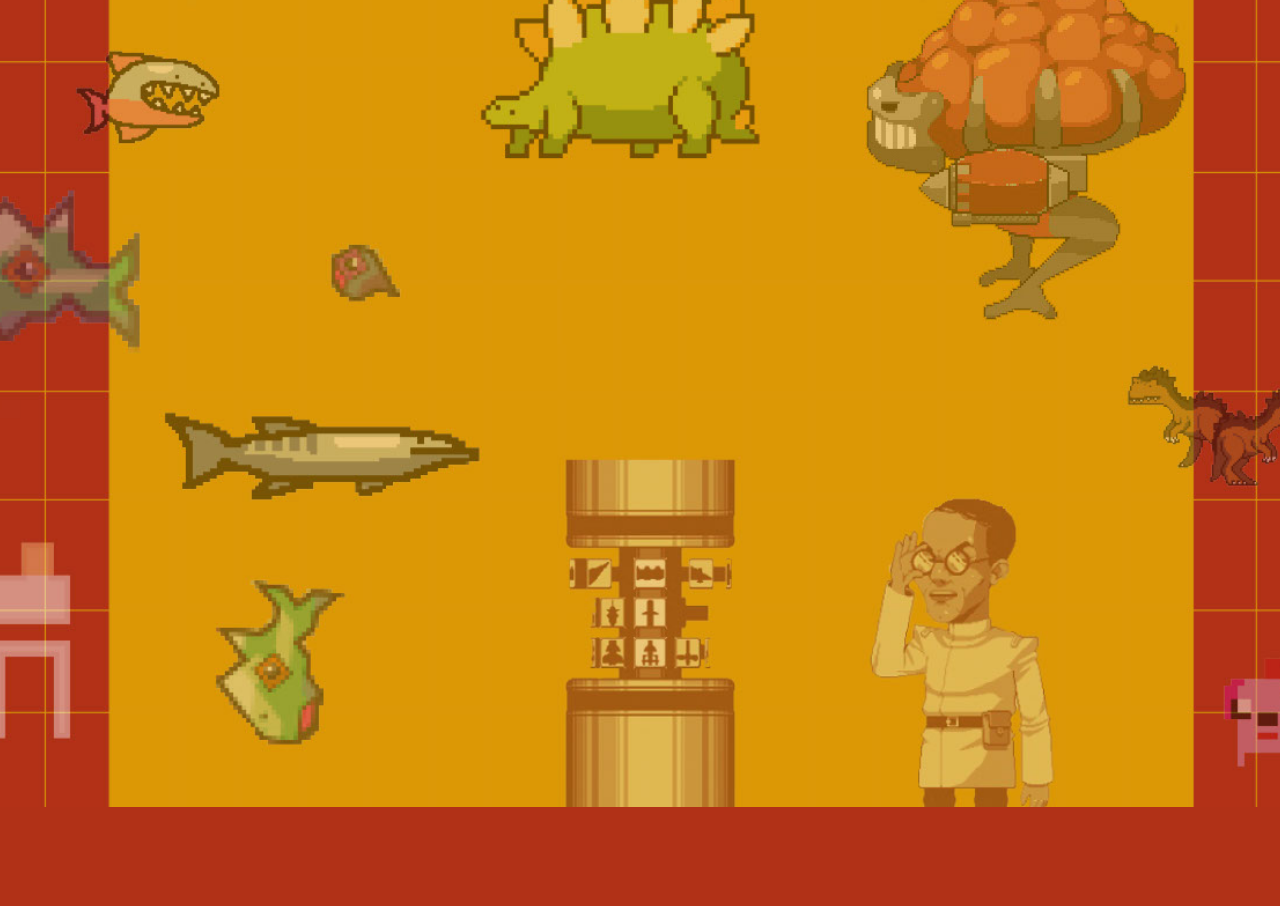
==== commit 18b198a0: "index edit" ====
--- a/Disigns/index.html
+++ b/Disigns/index.html
@@ -11,7 +11,7 @@
   <title>Home</title>
   <!-- CSS -->
   <link rel="stylesheet" type="text/css" href="css/site_global.css?365011649"/>
-  <link rel="stylesheet" type="text/css" href="css/index.css?481484146" id="pagesheet"/>
+  <link rel="stylesheet" type="text/css" href="css/index.css?168180822" id="pagesheet"/>
   <!-- Other scripts -->
   <script type="text/javascript">
    document.documentElement.className += ' js';
@@ -20,16 +20,14 @@
  <body>
 
   <div class="clearfix" id="page"><!-- group -->
-   <div class="clearfix grpelem" id="pu172"><!-- group -->
-    <div class="clip_frame grpelem" id="u172"><!-- image -->
-     <img class="block" id="u172_img" src="images/sunset.png" alt="" width="1480" height="3468"/>
-    </div>
+   <div class="clearfix grpelem" id="pu192"><!-- group -->
     <div class="clip_frame grpelem" id="u192"><!-- image -->
      <img class="block" id="u192_img" src="images/wave_licht.png" alt="" width="1480" height="3468"/>
     </div>
     <div class="clip_frame grpelem" id="u182"><!-- image -->
      <img class="block" id="u182_img" src="images/wave%20oranje.png" alt="" width="1480" height="3468"/>
     </div>
+    <img class="grpelem" id="u225-4" alt="VLAMBEER" width="667" height="117" src="images/u225-4.png"/><!-- rasterized frame -->
     <div class="clip_frame grpelem" id="u156"><!-- image -->
      <img class="block" id="u156_img" src="images/achtergrond.jpg" alt="" width="1481" height="3470"/>
     </div>
@@ -42,12 +40,17 @@
     <div class="clip_frame grpelem" id="u162"><!-- image -->
      <img class="block" id="u162_img" src="images/balk_rood.png" alt="" width="1515" height="606"/>
     </div>
+    <div class="clip_frame grpelem" id="u233"><!-- image -->
+     <img class="block" id="u233_img" src="images/omlijning_scb_1.png" alt="" width="608" height="406"/>
+    </div>
    </div>
-   <div class="clearfix grpelem" id="pu177"><!-- group -->
+   <div class="clearfix grpelem" id="pu172"><!-- group -->
+    <div class="clip_frame mse_pre_init" id="u172"><!-- image -->
+     <img class="block" id="u172_img" src="images/sunset.png" alt="" width="1480" height="3468"/>
+    </div>
     <div class="clip_frame mse_pre_init" id="u177"><!-- image -->
      <img class="block" id="u177_img" src="images/vlag.png" alt="" width="1480" height="3468"/>
     </div>
-    <img class="mse_pre_init" id="u225-4" alt="VLAMBEER" width="667" height="117" src="images/u225-4.png"/><!-- rasterized frame -->
    </div>
    <div class="verticalspacer"></div>
   </div>
@@ -70,8 +73,8 @@
 /* body */
 Muse.Utils.transformMarkupToFixBrowserProblemsPreInit();/* body */
 Muse.Utils.prepHyperlinks(true);/* body */
+$('#u172').registerPositionScrollEffect([{"in":[-Infinity,-14],"speed":[0,0]},{"in":[-14,Infinity],"speed":[0,0.2]}]);/* scroll effect */
 $('#u177').registerPositionScrollEffect([{"in":[-Infinity,-14],"speed":[0,0]},{"in":[-14,Infinity],"speed":[0,-0.4]}]);/* scroll effect */
-$('#u225-4').registerPositionScrollEffect([{"in":[-Infinity,-14],"speed":[0,0]},{"in":[-14,Infinity],"speed":[0,-0.2]}]);/* scroll effect */
 Muse.Utils.fullPage('#page');/* 100% height page */
 Muse.Utils.showWidgetsWhenReady();/* body */
 Muse.Utils.transformMarkupToFixBrowserProblems();/* body */
--- a/Disigns/css/index.css
+++ b/Disigns/css/index.css
@@ -1,7 +1,7 @@
 .version.index /* version checker */
 {
-	color: #00001C;
-	background-color: #B2DD72;
+	color: #00000A;
+	background-color: #063C56;
 }
 
 .html
@@ -23,22 +23,12 @@
 	margin-right: auto;
 }
 
-#pu172
+#pu192
 {
 	width: 0.01px;
 	margin-right: -10000px;
 	margin-top: -36px;
 	margin-left: -118px;
-}
-
-#u172
-{
-	z-index: 2;
-	width: 1480px;
-	background-color: transparent;
-	position: relative;
-	margin-right: -10000px;
-	left: 18px;
 }
 
 #u192
@@ -59,6 +49,17 @@
 	position: relative;
 	margin-right: -10000px;
 	left: 18px;
+}
+
+#u225-4
+{
+	z-index: 10;
+	display: block;
+	vertical-align: top;
+	position: relative;
+	margin-right: -10000px;
+	margin-top: 35px;
+	left: 534px;
 }
 
 #u156
@@ -102,13 +103,34 @@
 	margin-top: 180px;
 }
 
-#pu177
+#u233
+{
+	z-index: 22;
+	width: 608px;
+	background-color: transparent;
+	position: relative;
+	margin-right: -10000px;
+	margin-top: 689px;
+	left: 1171px;
+}
+
+#pu172
 {
 	width: 0.01px;
 	padding-bottom: 3468px;
 	margin-right: -10000px;
 	margin-top: -36px;
 	margin-left: -100px;
+}
+
+#u172
+{
+	z-index: 2;
+	width: 1480px;
+	background-color: transparent;
+	position: fixed;
+	top: -36px;
+	left: -100px;
 }
 
 #u177
@@ -119,16 +141,6 @@
 	position: fixed;
 	top: -36px;
 	left: -100px;
-}
-
-#u225-4
-{
-	z-index: 10;
-	display: block;
-	vertical-align: top;
-	position: fixed;
-	top: 20px;
-	left: 416px;
 }
 
 body
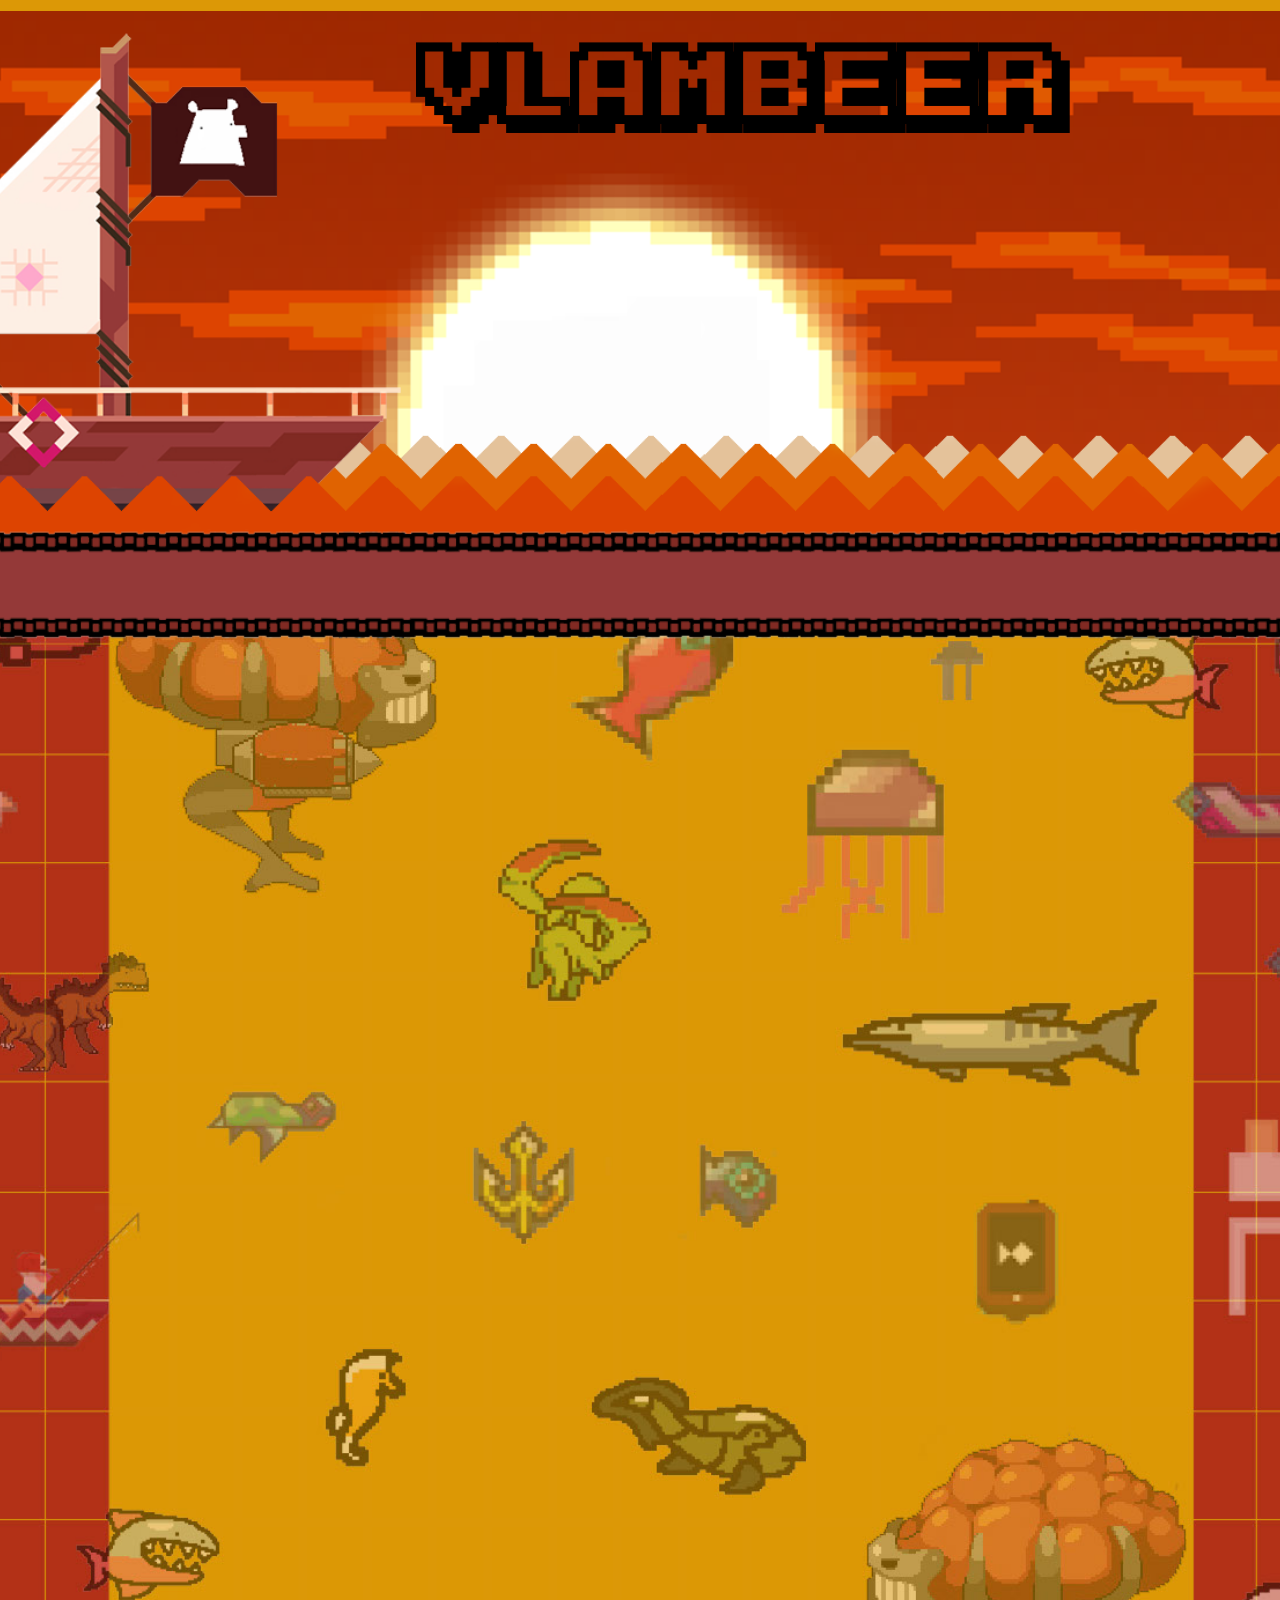
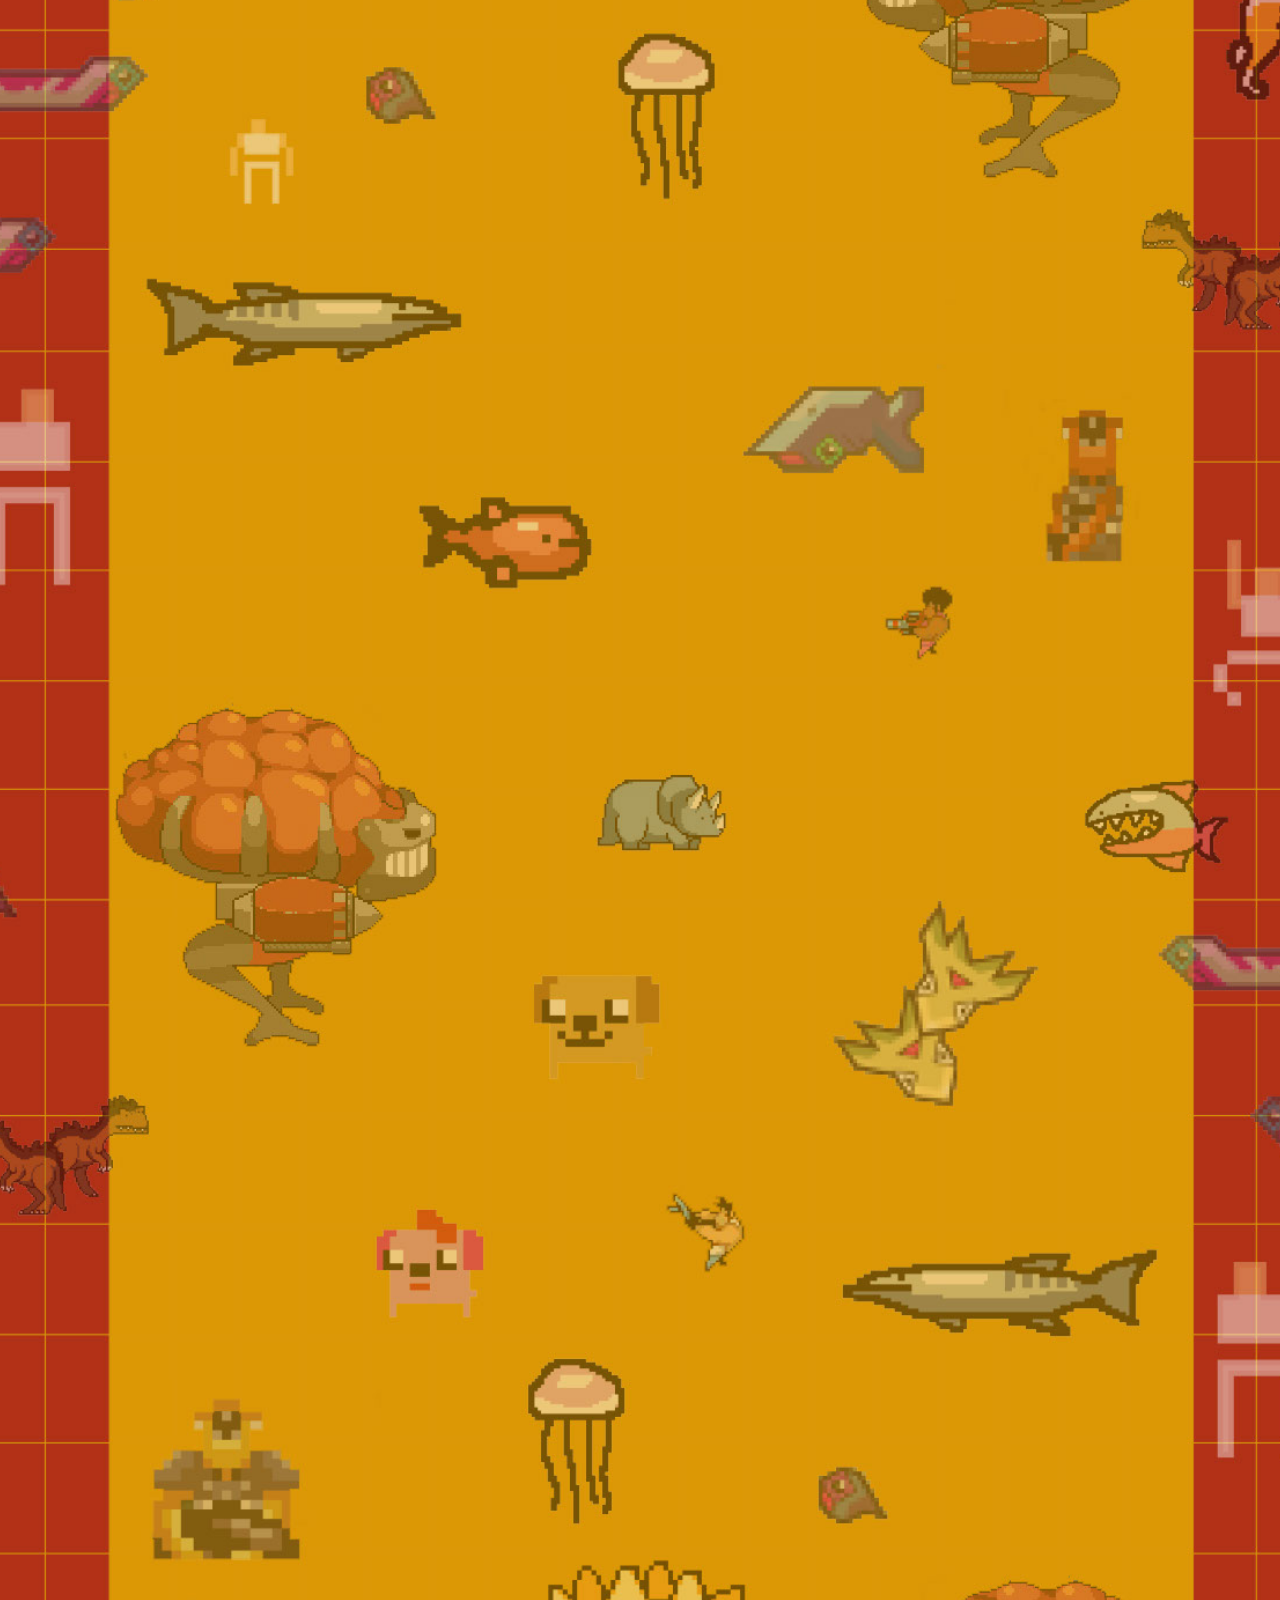
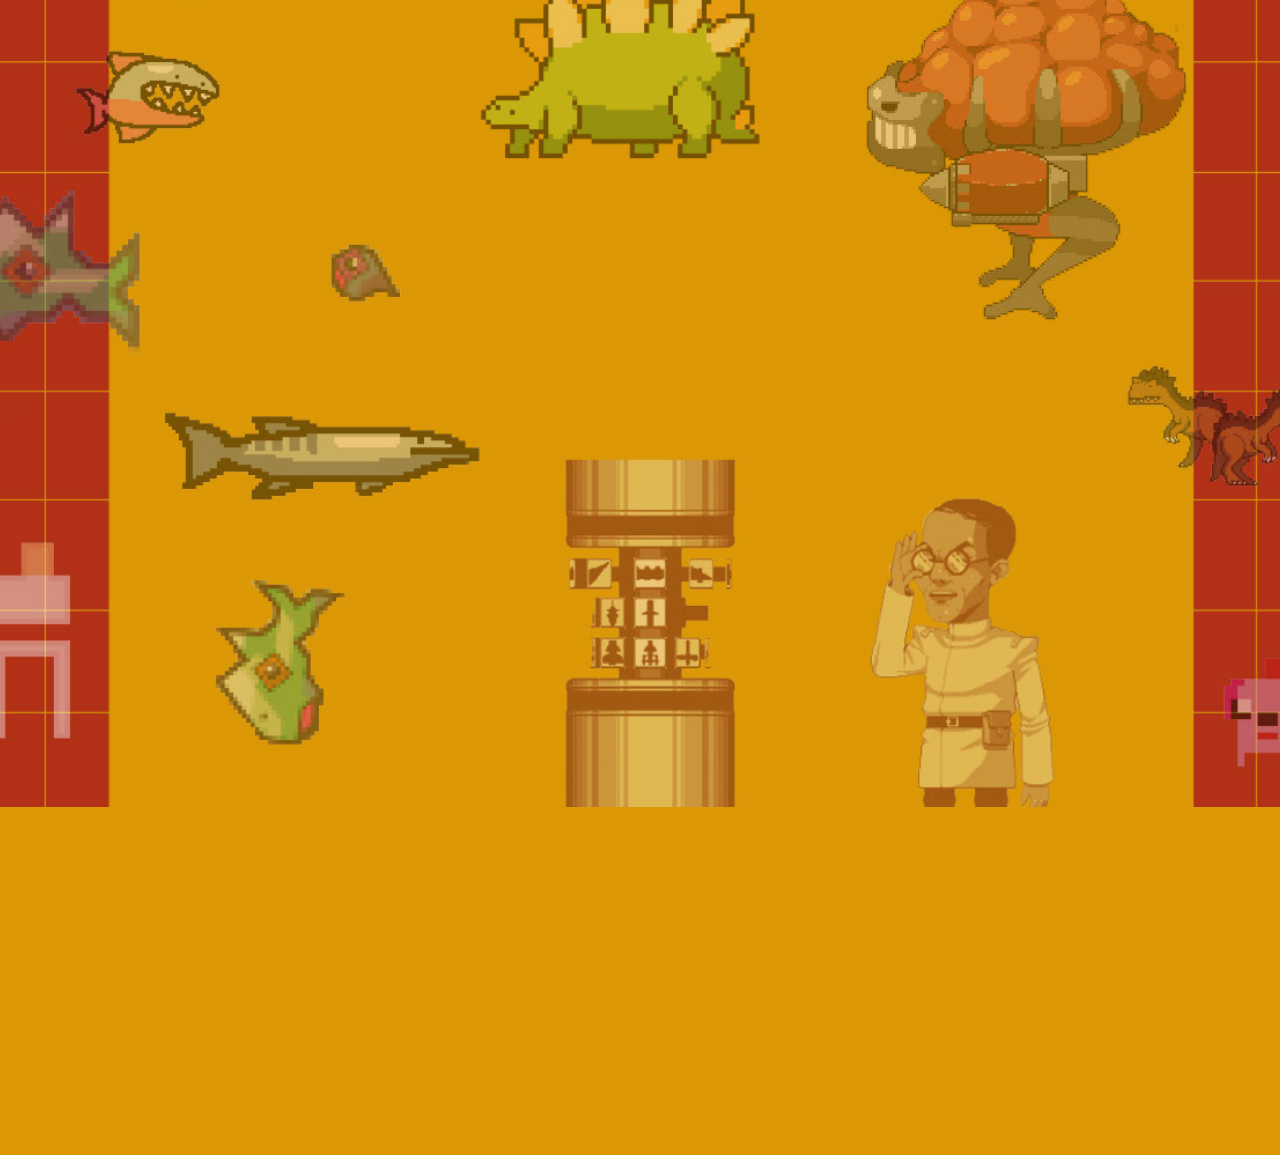
==== commit c97b8108: "achtergrond kleur veranderd index.html" ====
--- a/Disigns/index.html
+++ b/Disigns/index.html
@@ -11,7 +11,7 @@
   <title>Home</title>
   <!-- CSS -->
   <link rel="stylesheet" type="text/css" href="css/site_global.css?365011649"/>
-  <link rel="stylesheet" type="text/css" href="css/index.css?168180822" id="pagesheet"/>
+  <link rel="stylesheet" type="text/css" href="css/index.css?52720256" id="pagesheet"/>
   <!-- Other scripts -->
   <script type="text/javascript">
    document.documentElement.className += ' js';
@@ -40,8 +40,101 @@
     <div class="clip_frame grpelem" id="u162"><!-- image -->
      <img class="block" id="u162_img" src="images/balk_rood.png" alt="" width="1515" height="606"/>
     </div>
-    <div class="clip_frame grpelem" id="u233"><!-- image -->
-     <img class="block" id="u233_img" src="images/omlijning_scb_1.png" alt="" width="608" height="406"/>
+    <div class="clip_frame grpelem" id="u245"><!-- image -->
+     <img class="block" id="u245_img" src="images/omlijning%20wireframe-slim%20vectorobject.png" alt="" width="608" height="406"/>
+    </div>
+    <div class="clip_frame grpelem" id="u251"><!-- image -->
+     <img class="block" id="u251_img" src="images/omlijning%20wireframe-slim%20vectorobject.png" alt="" width="608" height="406"/>
+    </div>
+    <div class="clip_frame grpelem" id="u254"><!-- image -->
+     <img class="block" id="u254_img" src="images/omlijning%20wireframe-slim%20vectorobject.png" alt="" width="608" height="406"/>
+    </div>
+    <div class="clip_frame grpelem" id="u256"><!-- image -->
+     <img class="block" id="u256_img" src="images/omlijning%20wireframe-slim%20vectorobject.png" alt="" width="608" height="406"/>
+    </div>
+    <div class="clip_frame grpelem" id="u260"><!-- image -->
+     <img class="block" id="u260_img" src="images/omlijning%20wireframe-slim%20vectorobject.png" alt="" width="608" height="406"/>
+    </div>
+    <div class="clip_frame grpelem" id="u262"><!-- image -->
+     <img class="block" id="u262_img" src="images/omlijning%20wireframe-slim%20vectorobject.png" alt="" width="608" height="406"/>
+    </div>
+    <div class="clip_frame grpelem" id="u264"><!-- image -->
+     <img class="block" id="u264_img" src="images/omlijning%20wireframe-slim%20vectorobject.png" alt="" width="608" height="406"/>
+    </div>
+    <div class="clip_frame grpelem" id="u266"><!-- image -->
+     <img class="block" id="u266_img" src="images/omlijning%20wireframe-slim%20vectorobject.png" alt="" width="608" height="406"/>
+    </div>
+    <div class="clip_frame grpelem" id="u272"><!-- image -->
+     <img class="block" id="u272_img" src="images/omlijning%20wireframe-slim%20vectorobject.png" alt="" width="608" height="406"/>
+    </div>
+    <div class="clip_frame grpelem" id="u274"><!-- image -->
+     <img class="block" id="u274_img" src="images/omlijning%20wireframe-slim%20vectorobject.png" alt="" width="608" height="406"/>
+    </div>
+    <div class="clip_frame grpelem" id="u276"><!-- image -->
+     <img class="block" id="u276_img" src="images/omlijning%20wireframe-slim%20vectorobject.png" alt="" width="608" height="406"/>
+    </div>
+    <div class="clip_frame grpelem" id="u278"><!-- image -->
+     <img class="block" id="u278_img" src="images/omlijning%20wireframe-slim%20vectorobject.png" alt="" width="608" height="406"/>
+    </div>
+    <div class="clip_frame grpelem" id="u280"><!-- image -->
+     <img class="block" id="u280_img" src="images/omlijning%20wireframe-slim%20vectorobject.png" alt="" width="608" height="406"/>
+    </div>
+    <div class="clip_frame grpelem" id="u282"><!-- image -->
+     <img class="block" id="u282_img" src="images/omlijning%20wireframe-slim%20vectorobject.png" alt="" width="608" height="406"/>
+    </div>
+    <div class="clip_frame grpelem" id="u284"><!-- image -->
+     <img class="block" id="u284_img" src="images/omlijning%20wireframe-slim%20vectorobject.png" alt="" width="608" height="406"/>
+    </div>
+    <div class="clip_frame grpelem" id="u286"><!-- image -->
+     <img class="block" id="u286_img" src="images/omlijning%20wireframe-slim%20vectorobject.png" alt="" width="608" height="406"/>
+    </div>
+    <div class="clip_frame grpelem" id="u344" data-mu-ie-matrix="progid:DXImageTransform.Microsoft.Matrix(M11=-1,M12=0,M21=0,M22=-1,SizingMethod='auto expand')" data-mu-ie-matrix-dx="0" data-mu-ie-matrix-dy="0"><!-- image -->
+     <img class="block" id="u344_img" src="images/omlijning%20wireframe-slim%20vectorobject.png" alt="" width="608" height="406"/>
+    </div>
+    <div class="clip_frame grpelem" id="u347" data-mu-ie-matrix="progid:DXImageTransform.Microsoft.Matrix(M11=-1,M12=0,M21=0,M22=-1,SizingMethod='auto expand')" data-mu-ie-matrix-dx="0" data-mu-ie-matrix-dy="0"><!-- image -->
+     <img class="block" id="u347_img" src="images/omlijning%20wireframe-slim%20vectorobject.png" alt="" width="608" height="406"/>
+    </div>
+    <div class="clip_frame grpelem" id="u356" data-mu-ie-matrix="progid:DXImageTransform.Microsoft.Matrix(M11=-1,M12=0,M21=0,M22=-1,SizingMethod='auto expand')" data-mu-ie-matrix-dx="0" data-mu-ie-matrix-dy="0"><!-- image -->
+     <img class="block" id="u356_img" src="images/omlijning%20wireframe-slim%20vectorobject.png" alt="" width="608" height="406"/>
+    </div>
+    <div class="clip_frame grpelem" id="u358" data-mu-ie-matrix="progid:DXImageTransform.Microsoft.Matrix(M11=-1,M12=0,M21=0,M22=-1,SizingMethod='auto expand')" data-mu-ie-matrix-dx="0" data-mu-ie-matrix-dy="0"><!-- image -->
+     <img class="block" id="u358_img" src="images/omlijning%20wireframe-slim%20vectorobject.png" alt="" width="608" height="406"/>
+    </div>
+    <div class="clip_frame grpelem" id="u362" data-mu-ie-matrix="progid:DXImageTransform.Microsoft.Matrix(M11=-1,M12=0,M21=0,M22=-1,SizingMethod='auto expand')" data-mu-ie-matrix-dx="0" data-mu-ie-matrix-dy="0"><!-- image -->
+     <img class="block" id="u362_img" src="images/omlijning%20wireframe-slim%20vectorobject.png" alt="" width="608" height="406"/>
+    </div>
+    <div class="clip_frame grpelem" id="u364" data-mu-ie-matrix="progid:DXImageTransform.Microsoft.Matrix(M11=-1,M12=0,M21=0,M22=-1,SizingMethod='auto expand')" data-mu-ie-matrix-dx="0" data-mu-ie-matrix-dy="0"><!-- image -->
+     <img class="block" id="u364_img" src="images/omlijning%20wireframe-slim%20vectorobject.png" alt="" width="608" height="406"/>
+    </div>
+    <div class="clip_frame grpelem" id="u366" data-mu-ie-matrix="progid:DXImageTransform.Microsoft.Matrix(M11=-1,M12=0,M21=0,M22=-1,SizingMethod='auto expand')" data-mu-ie-matrix-dx="0" data-mu-ie-matrix-dy="0"><!-- image -->
+     <img class="block" id="u366_img" src="images/omlijning%20wireframe-slim%20vectorobject.png" alt="" width="608" height="406"/>
+    </div>
+    <div class="clip_frame grpelem" id="u368" data-mu-ie-matrix="progid:DXImageTransform.Microsoft.Matrix(M11=-1,M12=0,M21=0,M22=-1,SizingMethod='auto expand')" data-mu-ie-matrix-dx="0" data-mu-ie-matrix-dy="0"><!-- image -->
+     <img class="block" id="u368_img" src="images/omlijning%20wireframe-slim%20vectorobject.png" alt="" width="608" height="406"/>
+    </div>
+    <div class="clip_frame grpelem" id="u374" data-mu-ie-matrix="progid:DXImageTransform.Microsoft.Matrix(M11=-1,M12=0,M21=0,M22=-1,SizingMethod='auto expand')" data-mu-ie-matrix-dx="0" data-mu-ie-matrix-dy="0"><!-- image -->
+     <img class="block" id="u374_img" src="images/omlijning%20wireframe-slim%20vectorobject.png" alt="" width="608" height="406"/>
+    </div>
+    <div class="clip_frame grpelem" id="u376" data-mu-ie-matrix="progid:DXImageTransform.Microsoft.Matrix(M11=-1,M12=0,M21=0,M22=-1,SizingMethod='auto expand')" data-mu-ie-matrix-dx="0" data-mu-ie-matrix-dy="0"><!-- image -->
+     <img class="block" id="u376_img" src="images/omlijning%20wireframe-slim%20vectorobject.png" alt="" width="608" height="406"/>
+    </div>
+    <div class="clip_frame grpelem" id="u378" data-mu-ie-matrix="progid:DXImageTransform.Microsoft.Matrix(M11=-1,M12=0,M21=0,M22=-1,SizingMethod='auto expand')" data-mu-ie-matrix-dx="0" data-mu-ie-matrix-dy="0"><!-- image -->
+     <img class="block" id="u378_img" src="images/omlijning%20wireframe-slim%20vectorobject.png" alt="" width="608" height="406"/>
+    </div>
+    <div class="clip_frame grpelem" id="u380" data-mu-ie-matrix="progid:DXImageTransform.Microsoft.Matrix(M11=-1,M12=0,M21=0,M22=-1,SizingMethod='auto expand')" data-mu-ie-matrix-dx="0" data-mu-ie-matrix-dy="0"><!-- image -->
+     <img class="block" id="u380_img" src="images/omlijning%20wireframe-slim%20vectorobject.png" alt="" width="608" height="406"/>
+    </div>
+    <div class="clip_frame grpelem" id="u382" data-mu-ie-matrix="progid:DXImageTransform.Microsoft.Matrix(M11=-1,M12=0,M21=0,M22=-1,SizingMethod='auto expand')" data-mu-ie-matrix-dx="0" data-mu-ie-matrix-dy="0"><!-- image -->
+     <img class="block" id="u382_img" src="images/omlijning%20wireframe-slim%20vectorobject.png" alt="" width="608" height="406"/>
+    </div>
+    <div class="clip_frame grpelem" id="u384" data-mu-ie-matrix="progid:DXImageTransform.Microsoft.Matrix(M11=-1,M12=0,M21=0,M22=-1,SizingMethod='auto expand')" data-mu-ie-matrix-dx="0" data-mu-ie-matrix-dy="0"><!-- image -->
+     <img class="block" id="u384_img" src="images/omlijning%20wireframe-slim%20vectorobject.png" alt="" width="608" height="406"/>
+    </div>
+    <div class="clip_frame grpelem" id="u386" data-mu-ie-matrix="progid:DXImageTransform.Microsoft.Matrix(M11=-1,M12=0,M21=0,M22=-1,SizingMethod='auto expand')" data-mu-ie-matrix-dx="0" data-mu-ie-matrix-dy="0"><!-- image -->
+     <img class="block" id="u386_img" src="images/omlijning%20wireframe-slim%20vectorobject.png" alt="" width="608" height="406"/>
+    </div>
+    <div class="clip_frame grpelem" id="u388" data-mu-ie-matrix="progid:DXImageTransform.Microsoft.Matrix(M11=-1,M12=0,M21=0,M22=-1,SizingMethod='auto expand')" data-mu-ie-matrix-dx="0" data-mu-ie-matrix-dy="0"><!-- image -->
+     <img class="block" id="u388_img" src="images/omlijning%20wireframe-slim%20vectorobject.png" alt="" width="608" height="406"/>
     </div>
    </div>
    <div class="clearfix grpelem" id="pu172"><!-- group -->
--- a/Disigns/css/index.css
+++ b/Disigns/css/index.css
@@ -1,12 +1,12 @@
 .version.index /* version checker */
 {
-	color: #00000A;
-	background-color: #063C56;
+	color: #000003;
+	background-color: #247280;
 }
 
 .html
 {
-	background-color: #B13117;
+	background-color: #DC9806;
 }
 
 #page
@@ -27,8 +27,8 @@
 {
 	width: 0.01px;
 	margin-right: -10000px;
-	margin-top: -36px;
-	margin-left: -118px;
+	margin-top: -179px;
+	margin-left: -422px;
 }
 
 #u192
@@ -38,7 +38,8 @@
 	background-color: transparent;
 	position: relative;
 	margin-right: -10000px;
-	left: 18px;
+	margin-top: 143px;
+	left: 322px;
 }
 
 #u182
@@ -48,7 +49,8 @@
 	background-color: transparent;
 	position: relative;
 	margin-right: -10000px;
-	left: 18px;
+	margin-top: 143px;
+	left: 322px;
 }
 
 #u225-4
@@ -58,8 +60,8 @@
 	vertical-align: top;
 	position: relative;
 	margin-right: -10000px;
-	margin-top: 35px;
-	left: 534px;
+	margin-top: 178px;
+	left: 838px;
 }
 
 #u156
@@ -69,8 +71,8 @@
 	background-color: transparent;
 	position: relative;
 	margin-right: -10000px;
-	margin-top: 537px;
-	left: 18px;
+	margin-top: 680px;
+	left: 322px;
 }
 
 #u167
@@ -80,7 +82,8 @@
 	background-color: transparent;
 	position: relative;
 	margin-right: -10000px;
-	left: 18px;
+	margin-top: 143px;
+	left: 322px;
 }
 
 #u187
@@ -90,7 +93,8 @@
 	background-color: transparent;
 	position: relative;
 	margin-right: -10000px;
-	left: 18px;
+	margin-top: 143px;
+	left: 322px;
 }
 
 #u162
@@ -100,18 +104,413 @@
 	background-color: transparent;
 	position: relative;
 	margin-right: -10000px;
-	margin-top: 180px;
-}
-
-#u233
+	margin-top: 323px;
+	left: 304px;
+}
+
+#u245
 {
 	z-index: 22;
 	width: 608px;
 	background-color: transparent;
 	position: relative;
 	margin-right: -10000px;
-	margin-top: 689px;
-	left: 1171px;
+	margin-top: 138px;
+	left: 1517px;
+}
+
+#u251
+{
+	z-index: 24;
+	width: 608px;
+	background-color: transparent;
+	position: relative;
+	margin-right: -10000px;
+	margin-top: 395px;
+	left: 1517px;
+}
+
+#u254
+{
+	z-index: 26;
+	width: 608px;
+	background-color: transparent;
+	position: relative;
+	margin-right: -10000px;
+	margin-top: 652px;
+	left: 1517px;
+}
+
+#u256
+{
+	z-index: 28;
+	width: 608px;
+	background-color: transparent;
+	position: relative;
+	margin-right: -10000px;
+	margin-top: 909px;
+	left: 1517px;
+}
+
+#u260
+{
+	z-index: 30;
+	width: 608px;
+	background-color: transparent;
+	position: relative;
+	margin-right: -10000px;
+	margin-top: 1166px;
+	left: 1517px;
+}
+
+#u262
+{
+	z-index: 32;
+	width: 608px;
+	background-color: transparent;
+	position: relative;
+	margin-right: -10000px;
+	margin-top: 1423px;
+	left: 1517px;
+}
+
+#u264
+{
+	z-index: 34;
+	width: 608px;
+	background-color: transparent;
+	position: relative;
+	margin-right: -10000px;
+	margin-top: 1680px;
+	left: 1517px;
+}
+
+#u266
+{
+	z-index: 36;
+	width: 608px;
+	background-color: transparent;
+	position: relative;
+	margin-right: -10000px;
+	margin-top: 1937px;
+	left: 1517px;
+}
+
+#u272
+{
+	z-index: 38;
+	width: 608px;
+	background-color: transparent;
+	position: relative;
+	margin-right: -10000px;
+	margin-top: 2194px;
+	left: 1517px;
+}
+
+#u274
+{
+	z-index: 40;
+	width: 608px;
+	background-color: transparent;
+	position: relative;
+	margin-right: -10000px;
+	margin-top: 2451px;
+	left: 1517px;
+}
+
+#u276
+{
+	z-index: 42;
+	width: 608px;
+	background-color: transparent;
+	position: relative;
+	margin-right: -10000px;
+	margin-top: 2708px;
+	left: 1517px;
+}
+
+#u278
+{
+	z-index: 44;
+	width: 608px;
+	background-color: transparent;
+	position: relative;
+	margin-right: -10000px;
+	margin-top: 2965px;
+	left: 1517px;
+}
+
+#u280
+{
+	z-index: 46;
+	width: 608px;
+	background-color: transparent;
+	position: relative;
+	margin-right: -10000px;
+	margin-top: 3222px;
+	left: 1517px;
+}
+
+#u282
+{
+	z-index: 48;
+	width: 608px;
+	background-color: transparent;
+	position: relative;
+	margin-right: -10000px;
+	margin-top: 3479px;
+	left: 1517px;
+}
+
+#u284
+{
+	z-index: 50;
+	width: 608px;
+	background-color: transparent;
+	position: relative;
+	margin-right: -10000px;
+	margin-top: 3736px;
+	left: 1517px;
+}
+
+#u286
+{
+	z-index: 52;
+	width: 608px;
+	background-color: transparent;
+	position: relative;
+	margin-right: -10000px;
+	margin-top: 3993px;
+	left: 1517px;
+}
+
+#u344
+{
+	z-index: 54;
+	width: 608px;
+	background-color: transparent;
+	-webkit-transform: matrix(-1,0,0,-1,608,406);
+	-ms-transform: matrix(-1,0,0,-1,608,406);
+	-o-transform: matrix(-1,0,0,-1,608,406);
+	transform: matrix(-1,0,0,-1,608,406);
+	position: relative;
+	margin-right: -10000px;
+}
+
+#u347
+{
+	z-index: 56;
+	width: 608px;
+	background-color: transparent;
+	-webkit-transform: matrix(-1,0,0,-1,608,406);
+	-ms-transform: matrix(-1,0,0,-1,608,406);
+	-o-transform: matrix(-1,0,0,-1,608,406);
+	transform: matrix(-1,0,0,-1,608,406);
+	position: relative;
+	margin-right: -10000px;
+	margin-top: 258px;
+}
+
+#u356
+{
+	z-index: 58;
+	width: 608px;
+	background-color: transparent;
+	-webkit-transform: matrix(-1,0,0,-1,608,406);
+	-ms-transform: matrix(-1,0,0,-1,608,406);
+	-o-transform: matrix(-1,0,0,-1,608,406);
+	transform: matrix(-1,0,0,-1,608,406);
+	position: relative;
+	margin-right: -10000px;
+	margin-top: 515px;
+}
+
+#u358
+{
+	z-index: 60;
+	width: 608px;
+	background-color: transparent;
+	-webkit-transform: matrix(-1,0,0,-1,608,406);
+	-ms-transform: matrix(-1,0,0,-1,608,406);
+	-o-transform: matrix(-1,0,0,-1,608,406);
+	transform: matrix(-1,0,0,-1,608,406);
+	position: relative;
+	margin-right: -10000px;
+	margin-top: 772px;
+}
+
+#u362
+{
+	z-index: 62;
+	width: 608px;
+	background-color: transparent;
+	-webkit-transform: matrix(-1,0,0,-1,608,406);
+	-ms-transform: matrix(-1,0,0,-1,608,406);
+	-o-transform: matrix(-1,0,0,-1,608,406);
+	transform: matrix(-1,0,0,-1,608,406);
+	position: relative;
+	margin-right: -10000px;
+	margin-top: 1029px;
+}
+
+#u364
+{
+	z-index: 64;
+	width: 608px;
+	background-color: transparent;
+	-webkit-transform: matrix(-1,0,0,-1,608,406);
+	-ms-transform: matrix(-1,0,0,-1,608,406);
+	-o-transform: matrix(-1,0,0,-1,608,406);
+	transform: matrix(-1,0,0,-1,608,406);
+	position: relative;
+	margin-right: -10000px;
+	margin-top: 1287px;
+}
+
+#u366
+{
+	z-index: 66;
+	width: 608px;
+	background-color: transparent;
+	-webkit-transform: matrix(-1,0,0,-1,608,406);
+	-ms-transform: matrix(-1,0,0,-1,608,406);
+	-o-transform: matrix(-1,0,0,-1,608,406);
+	transform: matrix(-1,0,0,-1,608,406);
+	position: relative;
+	margin-right: -10000px;
+	margin-top: 1544px;
+	left: 1px;
+}
+
+#u368
+{
+	z-index: 68;
+	width: 608px;
+	background-color: transparent;
+	-webkit-transform: matrix(-1,0,0,-1,608,406);
+	-ms-transform: matrix(-1,0,0,-1,608,406);
+	-o-transform: matrix(-1,0,0,-1,608,406);
+	transform: matrix(-1,0,0,-1,608,406);
+	position: relative;
+	margin-right: -10000px;
+	margin-top: 1802px;
+	left: 1px;
+}
+
+#u374
+{
+	z-index: 70;
+	width: 608px;
+	background-color: transparent;
+	-webkit-transform: matrix(-1,0,0,-1,608,406);
+	-ms-transform: matrix(-1,0,0,-1,608,406);
+	-o-transform: matrix(-1,0,0,-1,608,406);
+	transform: matrix(-1,0,0,-1,608,406);
+	position: relative;
+	margin-right: -10000px;
+	margin-top: 2058px;
+}
+
+#u376
+{
+	z-index: 72;
+	width: 608px;
+	background-color: transparent;
+	-webkit-transform: matrix(-1,0,0,-1,608,406);
+	-ms-transform: matrix(-1,0,0,-1,608,406);
+	-o-transform: matrix(-1,0,0,-1,608,406);
+	transform: matrix(-1,0,0,-1,608,406);
+	position: relative;
+	margin-right: -10000px;
+	margin-top: 2315px;
+}
+
+#u378
+{
+	z-index: 74;
+	width: 608px;
+	background-color: transparent;
+	-webkit-transform: matrix(-1,0,0,-1,608,406);
+	-ms-transform: matrix(-1,0,0,-1,608,406);
+	-o-transform: matrix(-1,0,0,-1,608,406);
+	transform: matrix(-1,0,0,-1,608,406);
+	position: relative;
+	margin-right: -10000px;
+	margin-top: 2573px;
+	left: 1px;
+}
+
+#u380
+{
+	z-index: 76;
+	width: 608px;
+	background-color: transparent;
+	-webkit-transform: matrix(-1,0,0,-1,608,406);
+	-ms-transform: matrix(-1,0,0,-1,608,406);
+	-o-transform: matrix(-1,0,0,-1,608,406);
+	transform: matrix(-1,0,0,-1,608,406);
+	position: relative;
+	margin-right: -10000px;
+	margin-top: 2830px;
+	left: 1px;
+}
+
+#u382
+{
+	z-index: 78;
+	width: 608px;
+	background-color: transparent;
+	-webkit-transform: matrix(-1,0,0,-1,608,406);
+	-ms-transform: matrix(-1,0,0,-1,608,406);
+	-o-transform: matrix(-1,0,0,-1,608,406);
+	transform: matrix(-1,0,0,-1,608,406);
+	position: relative;
+	margin-right: -10000px;
+	margin-top: 3087px;
+}
+
+#u384
+{
+	z-index: 80;
+	width: 608px;
+	background-color: transparent;
+	-webkit-transform: matrix(-1,0,0,-1,608,406);
+	-ms-transform: matrix(-1,0,0,-1,608,406);
+	-o-transform: matrix(-1,0,0,-1,608,406);
+	transform: matrix(-1,0,0,-1,608,406);
+	position: relative;
+	margin-right: -10000px;
+	margin-top: 3345px;
+}
+
+#u386
+{
+	z-index: 82;
+	width: 608px;
+	background-color: transparent;
+	-webkit-transform: matrix(-1,0,0,-1,608,406);
+	-ms-transform: matrix(-1,0,0,-1,608,406);
+	-o-transform: matrix(-1,0,0,-1,608,406);
+	transform: matrix(-1,0,0,-1,608,406);
+	position: relative;
+	margin-right: -10000px;
+	margin-top: 3602px;
+	left: 1px;
+}
+
+#u388
+{
+	z-index: 84;
+	width: 608px;
+	background-color: transparent;
+	-webkit-transform: matrix(-1,0,0,-1,608,406);
+	-ms-transform: matrix(-1,0,0,-1,608,406);
+	-o-transform: matrix(-1,0,0,-1,608,406);
+	transform: matrix(-1,0,0,-1,608,406);
+	position: relative;
+	margin-right: -10000px;
+	margin-top: 3859px;
+	left: 1px;
 }
 
 #pu172
